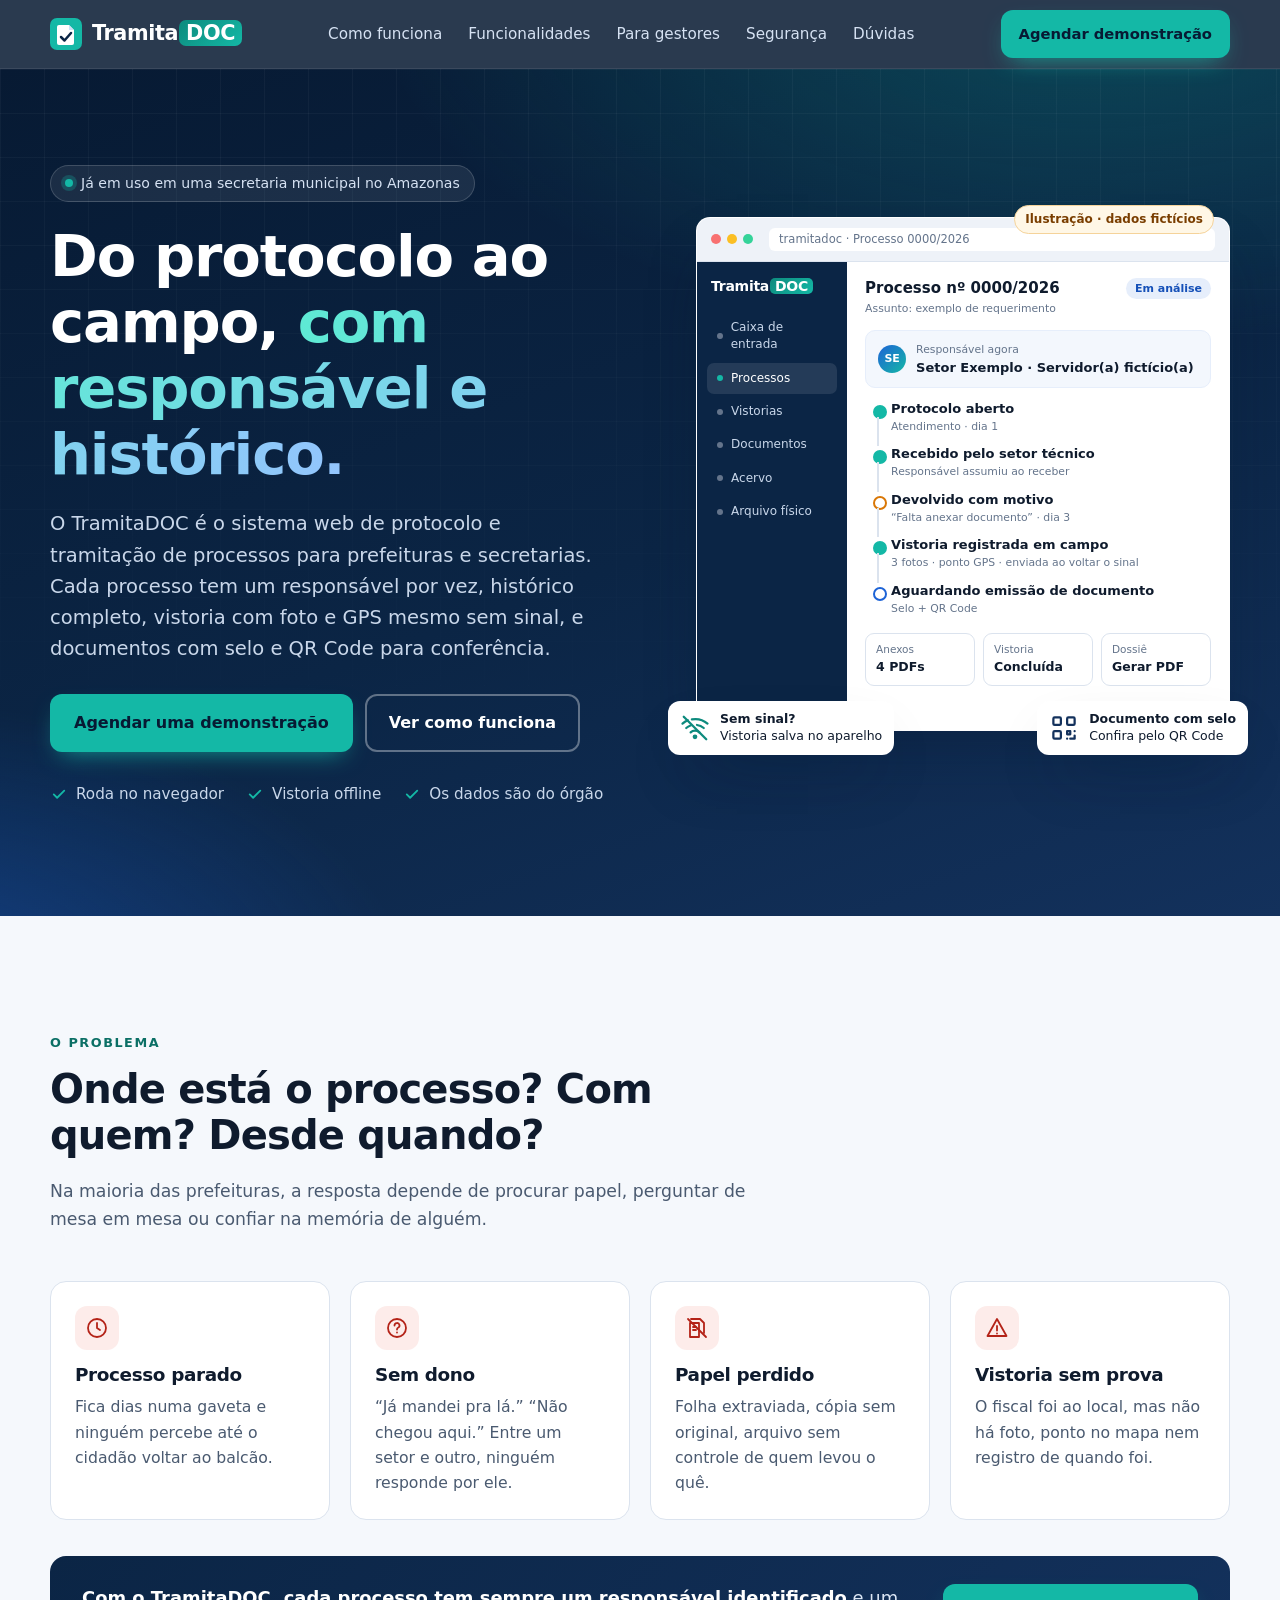
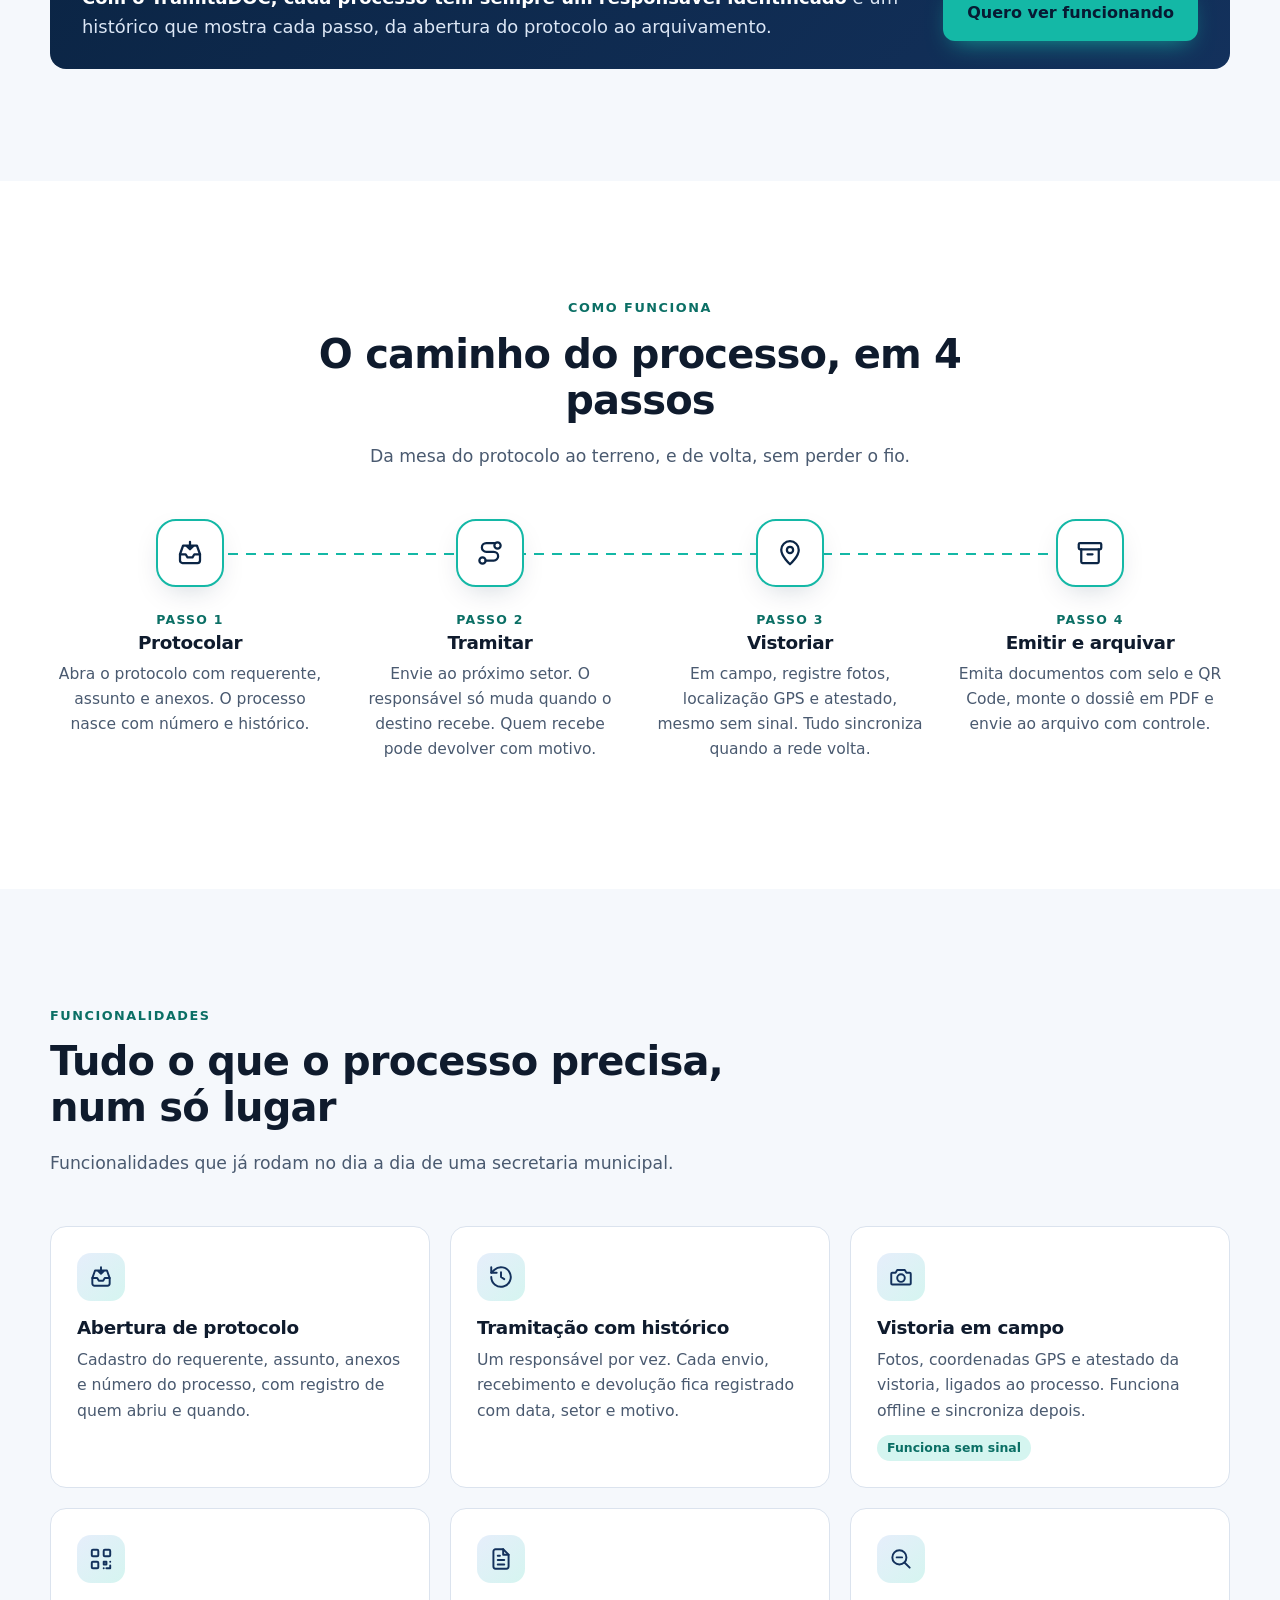
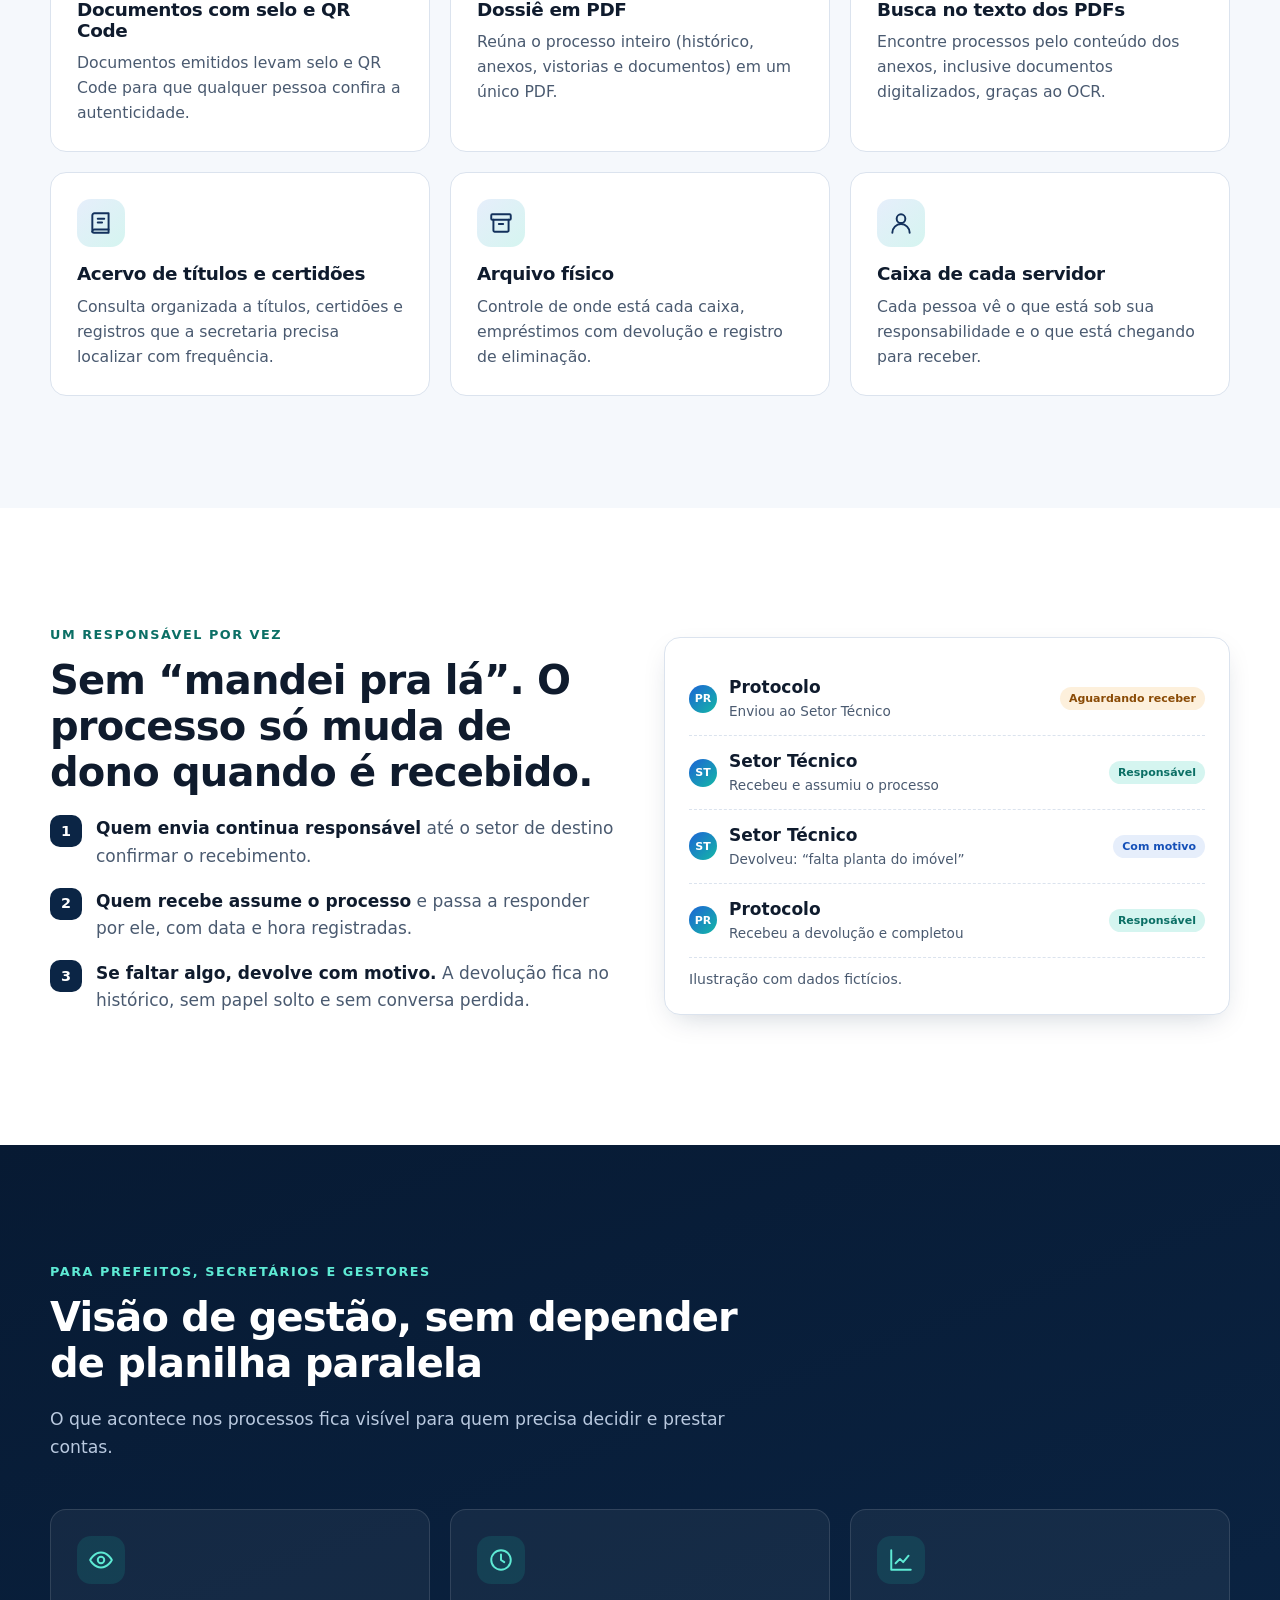
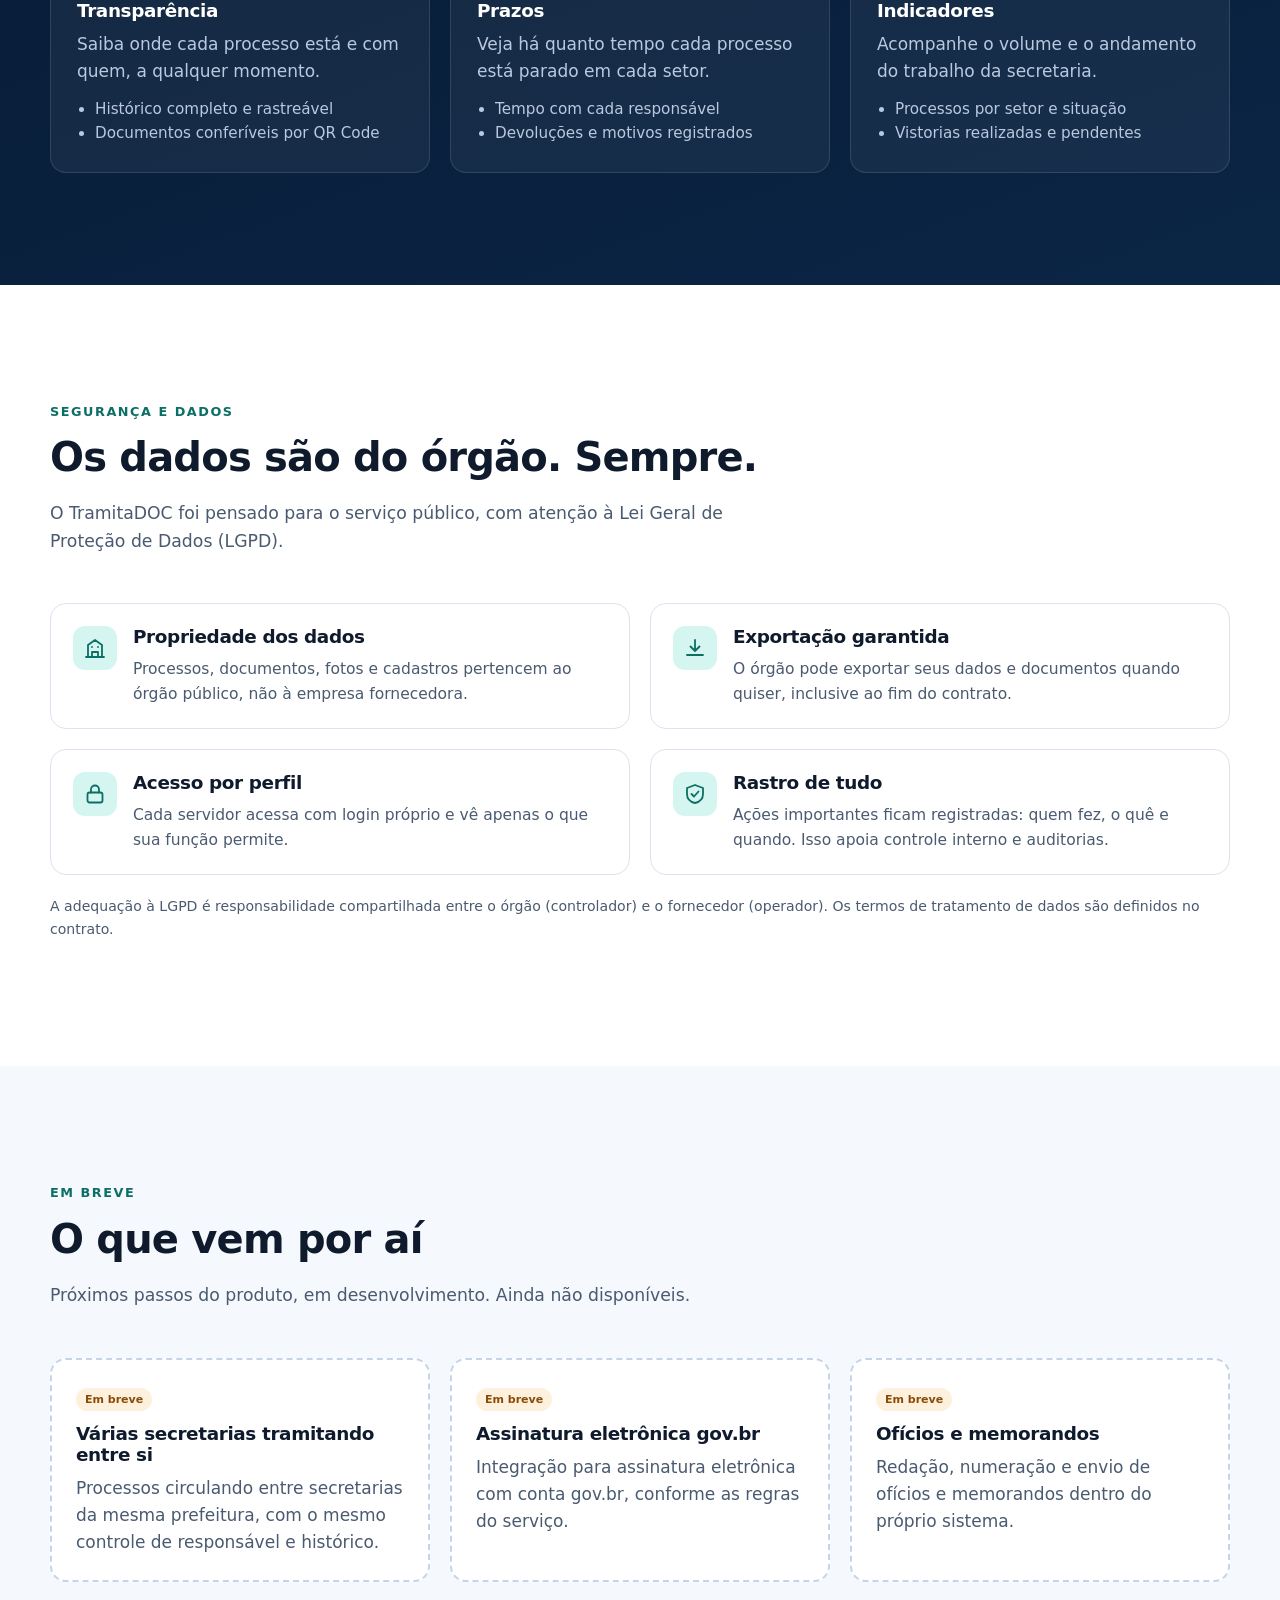
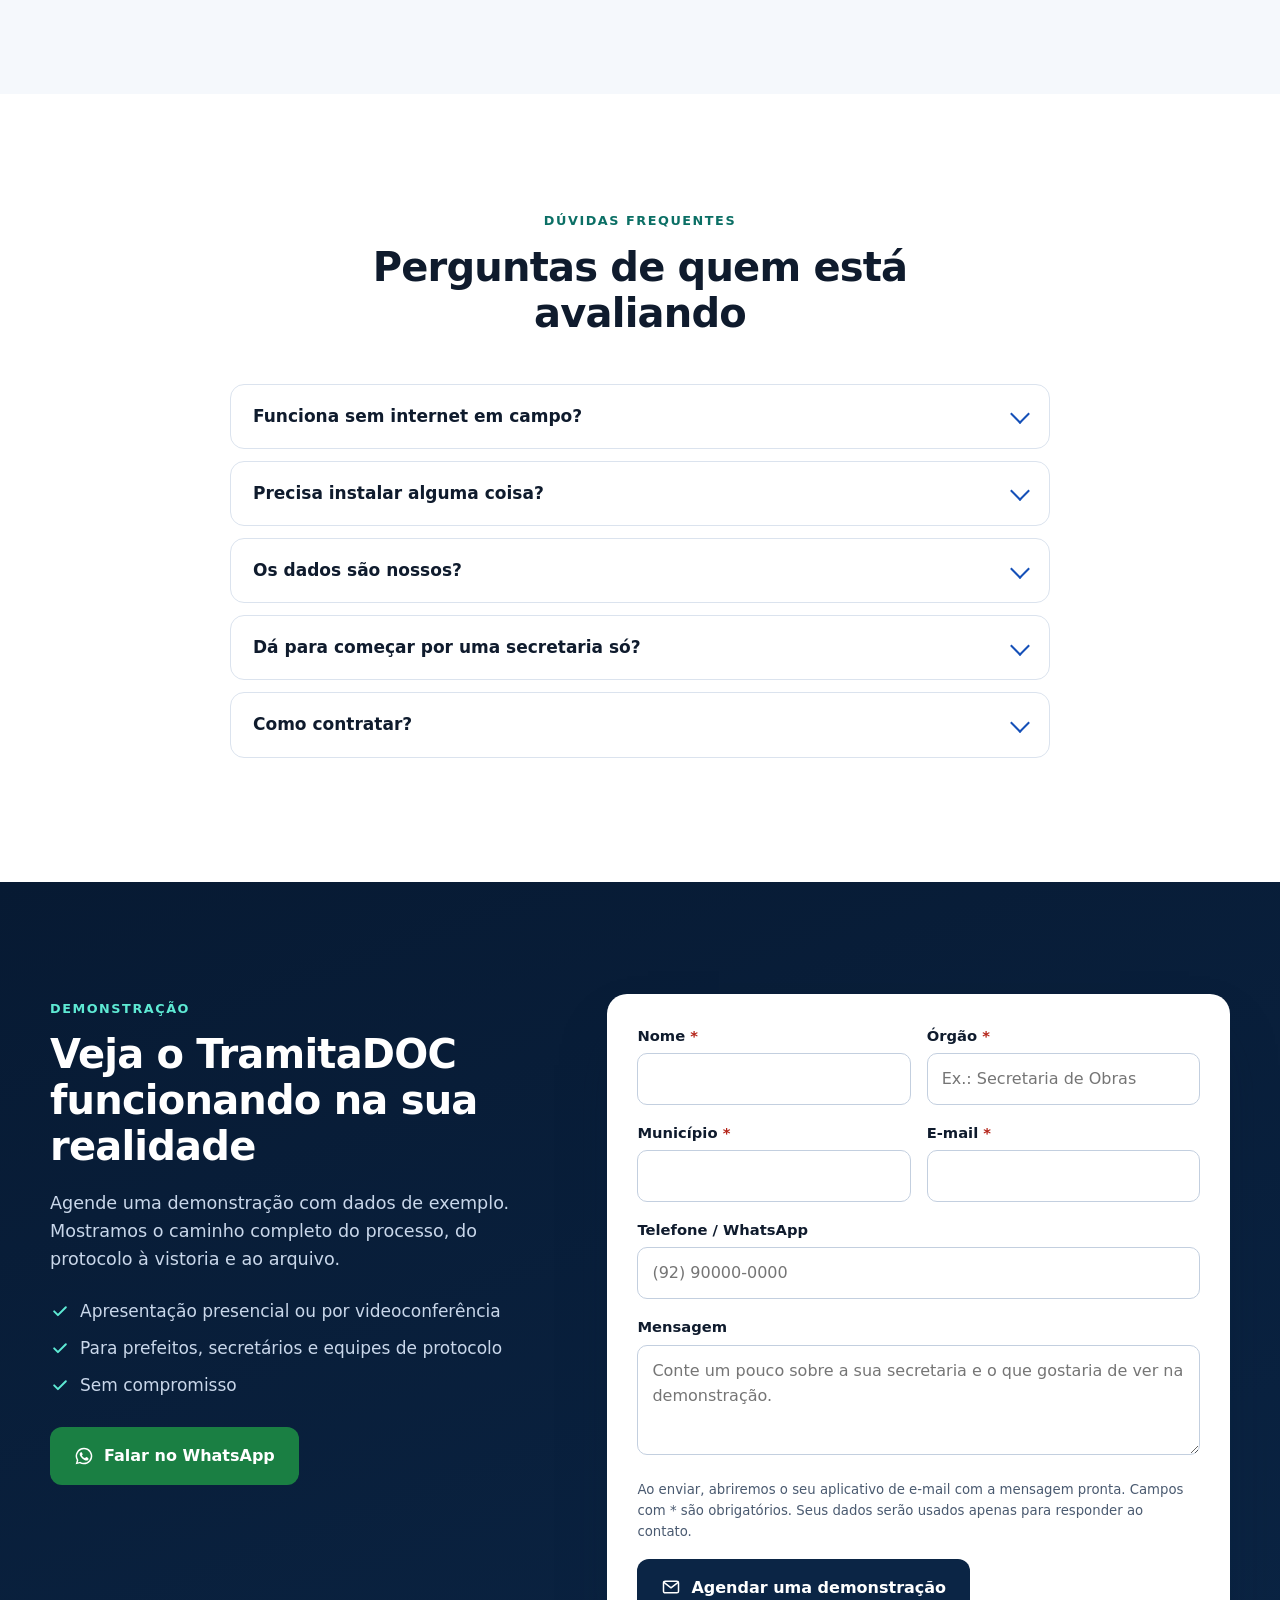
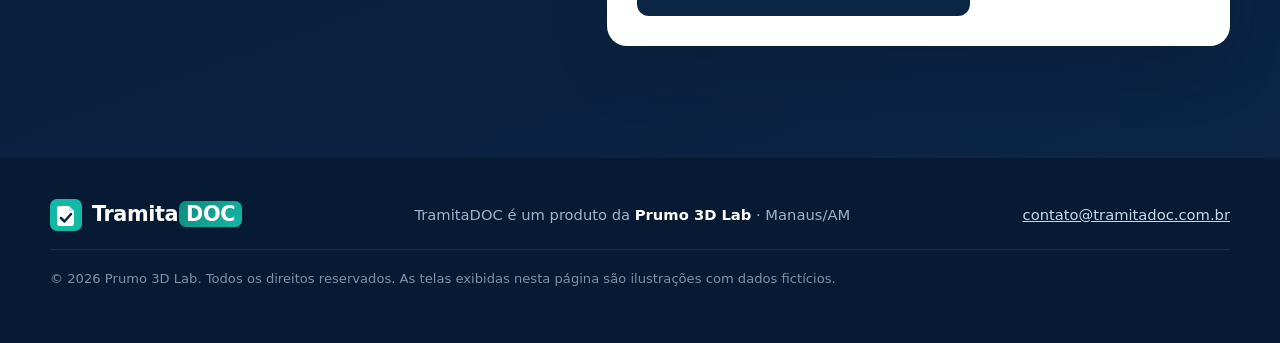
==== index.html @ 2d634b2a "Landing page e apresentação do TramitaDOC" ====
<!doctype html>
<html lang="pt-BR">
<head>
<meta charset="utf-8">
<meta name="viewport" content="width=device-width, initial-scale=1">
<title>TramitaDOC — Protocolo e tramitação de processos para prefeituras</title>
<meta name="description" content="TramitaDOC: sistema web de protocolo e tramitação de processos e documentos para prefeituras e secretarias. Um responsável por vez, histórico completo, vistoria em campo com foto e GPS mesmo sem sinal, documentos com selo e QR Code.">
<meta name="keywords" content="protocolo, tramitação de processos, prefeitura, secretaria municipal, gestão documental, vistoria em campo, Amazonas">
<meta name="author" content="Prumo 3D Lab">
<meta name="theme-color" content="#0b2545">
<!-- TODO: trocar pelo domínio definitivo -->
<link rel="canonical" href="https://www.tramitadoc.com.br/">
<meta property="og:type" content="website">
<meta property="og:locale" content="pt_BR">
<meta property="og:site_name" content="TramitaDOC">
<meta property="og:title" content="TramitaDOC — Do protocolo ao campo, com responsável e histórico">
<meta property="og:description" content="Protocolo, tramitação, vistoria em campo (mesmo offline), documentos com selo e QR Code, dossiê em PDF e arquivo. Para prefeituras e secretarias.">
<meta property="og:url" content="https://www.tramitadoc.com.br/">
<!-- TODO: criar imagem de compartilhamento 1200x630 (og-image.png) e publicar junto -->
<meta property="og:image" content="https://www.tramitadoc.com.br/og-image.png">
<meta name="twitter:card" content="summary_large_image">
<meta name="twitter:title" content="TramitaDOC — Do protocolo ao campo, com responsável e histórico">
<meta name="twitter:description" content="Sistema de protocolo e tramitação de processos para prefeituras e secretarias.">
<link rel="icon" type="image/svg+xml" href="data:image/svg+xml,%3Csvg xmlns='http://www.w3.org/2000/svg' viewBox='0 0 64 64'%3E%3Crect width='64' height='64' rx='14' fill='%230b2545'/%3E%3Cpath d='M18 14h20l10 10v26a4 4 0 0 1-4 4H18a4 4 0 0 1-4-4V18a4 4 0 0 1 4-4z' fill='%23fff'/%3E%3Cpath d='M38 14v10h10' fill='%23cfe0f7'/%3E%3Cpath d='M22 38l7 7 13-15' fill='none' stroke='%2314b8a6' stroke-width='5' stroke-linecap='round' stroke-linejoin='round'/%3E%3C/svg%3E">
<script type="application/ld+json">
{"@context":"https://schema.org","@type":"SoftwareApplication","name":"TramitaDOC","applicationCategory":"BusinessApplication","operatingSystem":"Web","inLanguage":"pt-BR","description":"Sistema web de protocolo e tramitação de processos e documentos para prefeituras e secretarias.","publisher":{"@type":"Organization","name":"Prumo 3D Lab","address":{"@type":"PostalAddress","addressLocality":"Manaus","addressRegion":"AM","addressCountry":"BR"}}}
</script>
<style>
:root{
  --navy-900:#071a33; --navy-800:#0b2545; --navy-700:#13315c; --blue-600:#1550b8; --blue-500:#1d63d6; --blue-100:#e6eefb; --blue-50:#f3f7fd;
  --teal-600:#0d8a7d; --teal-700:#0b6f65; --teal-500:#14b8a6; --teal-100:#d5f5f0;
  --ink:#0f1b2d; --muted:#4a5a70; --line:#dbe3ee; --bg:#ffffff; --soft:#f5f8fc;
  --amber:#b45309; --red:#b42318;
  --radius:16px; --shadow:0 10px 30px -12px rgba(11,37,69,.25); --shadow-lg:0 30px 60px -20px rgba(7,26,51,.45);
  --font:system-ui,-apple-system,"Segoe UI",Roboto,"Helvetica Neue",Arial,"Noto Sans",sans-serif;
}
*{box-sizing:border-box}
html{scroll-behavior:smooth;-webkit-text-size-adjust:100%}
@media (prefers-reduced-motion:reduce){html{scroll-behavior:auto}*{animation:none!important;transition:none!important}}
body{margin:0;font-family:var(--font);color:var(--ink);background:var(--bg);line-height:1.6;font-size:17px}
img,svg{display:block;max-width:100%}
a{color:var(--blue-600)}
h1,h2,h3{line-height:1.15;letter-spacing:-.02em;margin:0 0 .5em}
h2{font-size:clamp(1.75rem,3.2vw,2.5rem)}
h3{font-size:1.15rem}
p{margin:0 0 1em}
.container{width:min(1180px,100% - 40px);margin-inline:auto}
.skip{position:absolute;left:-9999px;top:8px;background:#fff;padding:8px 14px;border-radius:8px;z-index:100}
.skip:focus{left:8px}
:focus-visible{outline:3px solid var(--teal-500);outline-offset:3px;border-radius:6px}
.eyebrow{display:inline-block;font-size:.8rem;font-weight:700;letter-spacing:.12em;text-transform:uppercase;color:var(--teal-700);margin-bottom:.75rem}
.section{padding:clamp(64px,9vw,112px) 0}
.section.soft{background:var(--soft)}
.section-head{max-width:720px;margin-bottom:48px}
.section-head p{color:var(--muted);font-size:1.08rem}
.center{text-align:center;margin-inline:auto}

/* Logo */
.logo{display:inline-flex;align-items:center;gap:10px;text-decoration:none;color:inherit;font-weight:800;font-size:1.3rem;letter-spacing:-.02em}
.logo .doc{color:#fff;background:linear-gradient(135deg,var(--teal-600),var(--teal-500));padding:1px 7px;border-radius:7px;margin-left:1px}
.logo svg{width:32px;height:32px}

/* Buttons */
.btn{display:inline-flex;align-items:center;justify-content:center;gap:10px;font:inherit;font-weight:700;font-size:1rem;padding:14px 22px;border-radius:12px;border:2px solid transparent;text-decoration:none;cursor:pointer;transition:transform .15s,box-shadow .15s,background .15s}
.btn:hover{transform:translateY(-1px)}
.btn-primary{background:var(--teal-500);color:var(--navy-900);box-shadow:0 10px 24px -10px rgba(20,184,166,.8)}
.btn-primary:hover{background:#2dd4bf}
.btn-ghost{border-color:rgba(255,255,255,.35);color:#fff}
.btn-ghost:hover{background:rgba(255,255,255,.08)}
.btn-dark{background:var(--navy-800);color:#fff}
.btn-wa{background:#1a7f43;color:#fff}
.btn-wa:hover{background:#166c39}
.btn svg{width:20px;height:20px}

/* Header */
header.site{position:sticky;top:0;z-index:50;background:rgba(7,26,51,.86);backdrop-filter:saturate(1.4) blur(12px);-webkit-backdrop-filter:saturate(1.4) blur(12px);border-bottom:1px solid rgba(255,255,255,.08);color:#fff}
.nav{display:flex;align-items:center;justify-content:space-between;height:68px;gap:20px}
.nav ul{display:flex;gap:26px;list-style:none;margin:0;padding:0}
.nav ul a{color:#d6e2f3;text-decoration:none;font-size:.95rem;font-weight:500}
.nav ul a:hover{color:#fff}
.nav .btn{padding:10px 16px;font-size:.92rem}
.menu-btn{display:none;background:none;border:0;color:#fff;padding:8px;cursor:pointer}
.menu-btn svg{width:28px;height:28px}
@media (max-width:920px){
  .nav ul{display:none;position:absolute;top:68px;left:0;right:0;flex-direction:column;gap:0;background:var(--navy-900);padding:8px 20px 20px;border-bottom:1px solid rgba(255,255,255,.1)}
  .nav ul.open{display:flex}
  .nav ul a{display:block;padding:12px 0;border-bottom:1px solid rgba(255,255,255,.07)}
  .menu-btn{display:block}
  .nav .btn.header-cta{display:none}
}

/* Hero */
.hero{position:relative;overflow:hidden;color:#fff;background:radial-gradient(1200px 600px at 85% -10%,rgba(20,184,166,.28),transparent 60%),radial-gradient(900px 500px at -10% 110%,rgba(29,99,214,.45),transparent 60%),linear-gradient(160deg,var(--navy-900),var(--navy-800) 55%,var(--navy-700));padding:clamp(56px,8vw,96px) 0 clamp(64px,9vw,110px)}
.hero::before{content:"";position:absolute;inset:0;background-image:linear-gradient(rgba(255,255,255,.04) 1px,transparent 1px),linear-gradient(90deg,rgba(255,255,255,.04) 1px,transparent 1px);background-size:44px 44px;mask-image:linear-gradient(180deg,#000,transparent 85%);-webkit-mask-image:linear-gradient(180deg,#000,transparent 85%);pointer-events:none}
.hero-grid{position:relative;display:grid;grid-template-columns:1.05fr .95fr;gap:56px;align-items:center}
.pill{display:inline-flex;align-items:center;gap:8px;background:rgba(255,255,255,.08);border:1px solid rgba(255,255,255,.16);padding:6px 14px;border-radius:999px;font-size:.88rem;color:#d6e2f3;margin-bottom:22px}
.pill .dot{width:8px;height:8px;border-radius:50%;background:var(--teal-500);box-shadow:0 0 0 4px rgba(20,184,166,.25)}
.hero h1{font-size:clamp(2.2rem,5vw,3.6rem);font-weight:800;margin-bottom:20px}
.hero h1 .hl{background:linear-gradient(90deg,#5eead4,#93c5fd);-webkit-background-clip:text;background-clip:text;color:transparent}
.hero .lead{font-size:clamp(1.05rem,1.6vw,1.22rem);color:#c9d7ea;max-width:560px;margin-bottom:30px}
.hero-ctas{display:flex;flex-wrap:wrap;gap:12px;margin-bottom:30px}
.hero-checks{display:flex;flex-wrap:wrap;gap:10px 22px;list-style:none;padding:0;margin:0;color:#c9d7ea;font-size:.95rem}
.hero-checks li{display:flex;align-items:center;gap:8px}
.hero-checks svg{width:18px;height:18px;color:var(--teal-500);flex:none}
@media (max-width:980px){.hero-grid{grid-template-columns:1fr;gap:44px}}

/* Mockup */
.mock-wrap{position:relative}
.mock-tag{position:absolute;top:-12px;right:16px;z-index:3;background:#fff7e6;color:#7a3e00;font-size:.75rem;font-weight:700;padding:4px 10px;border-radius:999px;border:1px solid #f5d39a}
.mock{background:#fff;color:var(--ink);border-radius:14px;box-shadow:var(--shadow-lg);overflow:hidden;font-size:13px;line-height:1.45;border:1px solid rgba(255,255,255,.2)}
.mock-bar{display:flex;align-items:center;gap:6px;padding:10px 14px;background:#eef2f8;border-bottom:1px solid var(--line)}
.mock-bar i{width:10px;height:10px;border-radius:50%;background:#cbd5e1;display:block}
.mock-bar i:nth-child(1){background:#f87171}.mock-bar i:nth-child(2){background:#fbbf24}.mock-bar i:nth-child(3){background:#34d399}
.mock-bar .url{margin-left:10px;flex:1;background:#fff;border-radius:6px;padding:3px 10px;color:#64748b;font-size:11.5px;white-space:nowrap;overflow:hidden;text-overflow:ellipsis}
.mock-body{display:grid;grid-template-columns:150px 1fr;min-height:360px}
.mock-side{background:var(--navy-800);color:#c9d7ea;padding:14px 10px;font-size:12px}
.mock-side .logo{font-size:14px;color:#fff;margin:0 4px 16px}
.mock-side .logo .doc{padding:0 5px;border-radius:5px}
.mock-side div.it{padding:7px 10px;border-radius:7px;margin-bottom:2px;display:flex;align-items:center;gap:8px}
.mock-side div.it.on{background:rgba(255,255,255,.1);color:#fff}
.mock-side div.it b{width:6px;height:6px;border-radius:50%;background:#64748b;display:block}
.mock-side div.it.on b{background:var(--teal-500)}
.mock-main{padding:16px 18px}
.mock-head{display:flex;justify-content:space-between;align-items:flex-start;gap:10px;margin-bottom:12px}
.mock-head h4{margin:0;font-size:15px}
.mock-head small{color:#64748b}
.badge{display:inline-block;font-size:11px;font-weight:700;padding:3px 9px;border-radius:999px;white-space:nowrap}
.b-teal{background:var(--teal-100);color:var(--teal-700)}
.b-blue{background:var(--blue-100);color:var(--blue-600)}
.b-amber{background:#fdf0dc;color:#8a4b06}
.mock-resp{display:flex;align-items:center;gap:10px;background:var(--blue-50);border:1px solid var(--blue-100);border-radius:10px;padding:9px 12px;margin-bottom:12px}
.avatar{width:28px;height:28px;border-radius:50%;background:linear-gradient(135deg,var(--blue-500),var(--teal-500));color:#fff;font-weight:700;display:grid;place-items:center;font-size:11px;flex:none}
.tl{list-style:none;margin:0;padding:0 0 0 4px}
.tl li{position:relative;padding:0 0 11px 22px}
.tl li::before{content:"";position:absolute;left:4px;top:5px;width:10px;height:10px;border-radius:50%;background:#fff;border:2px solid var(--blue-500)}
.tl li::after{content:"";position:absolute;left:8px;top:17px;bottom:-1px;width:2px;background:var(--line)}
.tl li:last-child::after{display:none}
.tl li.ok::before{background:var(--teal-500);border-color:var(--teal-500)}
.tl li.back::before{border-color:#d97706}
.tl .t{font-weight:600}
.tl small{color:#64748b;display:block}
.mock-foot{display:grid;grid-template-columns:repeat(3,1fr);gap:8px;margin-top:6px}
.mini{border:1px solid var(--line);border-radius:9px;padding:8px 10px}
.mini small{color:#64748b;display:block;font-size:10.5px}
.mini b{font-size:12.5px}
.float-card{position:absolute;background:#fff;color:var(--ink);border-radius:12px;box-shadow:var(--shadow-lg);padding:10px 12px;display:flex;gap:10px;align-items:center;font-size:12.5px;line-height:1.35}
.float-card svg{width:30px;height:30px;flex:none}
.mock-main{padding-bottom:44px}
.mock-wrap{margin-bottom:24px}
.fc-1{left:-28px;bottom:-24px}
.fc-2{right:-18px;bottom:-24px}
@media (max-width:1100px){.fc-1{left:-8px}.fc-2{right:-6px}}
@media (max-width:560px){.mock-main{padding-bottom:16px}.mock-wrap{margin-bottom:0}.hero-ctas .btn{width:100%}.card,.pain{display:grid;grid-template-columns:44px 1fr;gap:2px 14px;padding:20px}.card .ic,.pain .ic{grid-row:span 3;width:44px;height:44px;margin:0;align-self:start}.card h3,.pain h3{margin:0 0 .25em;align-self:center}.card .tag{justify-self:start}.mock-body{grid-template-columns:1fr}.mock-side{display:none}.float-card{position:static;margin-top:12px}.mock-foot{grid-template-columns:1fr 1fr}.mock-foot .mini:last-child{grid-column:1/-1}}

/* Problem */
.grid-4{display:grid;grid-template-columns:repeat(4,1fr);gap:20px}
.grid-3{display:grid;grid-template-columns:repeat(3,1fr);gap:20px}
.grid-2{display:grid;grid-template-columns:repeat(2,1fr);gap:20px}
@media (max-width:980px){.grid-4{grid-template-columns:repeat(2,1fr)}.grid-3{grid-template-columns:repeat(2,1fr)}}
@media (max-width:620px){.grid-4,.grid-3,.grid-2{grid-template-columns:1fr}}
.pain{background:#fff;border:1px solid var(--line);border-radius:var(--radius);padding:24px;position:relative}
.pain .ic{width:44px;height:44px;border-radius:12px;display:grid;place-items:center;background:#fdecea;color:var(--red);margin-bottom:14px}
.pain .ic svg{width:24px;height:24px}
.pain p{color:var(--muted);margin:0;font-size:.98rem}
.answer{margin-top:36px;background:linear-gradient(135deg,var(--navy-800),var(--navy-700));color:#fff;border-radius:var(--radius);padding:28px 32px;display:flex;gap:20px;align-items:center;flex-wrap:wrap}
.answer p{margin:0;flex:1;min-width:260px;font-size:1.12rem;color:#dbe6f5}
.answer strong{color:#fff}

/* Steps */
.steps{display:grid;grid-template-columns:repeat(4,1fr);gap:20px;counter-reset:s;position:relative}
.steps::before{content:"";position:absolute;top:34px;left:12%;right:12%;height:2px;background:repeating-linear-gradient(90deg,var(--teal-500) 0 10px,transparent 10px 18px);z-index:0}
.step{position:relative;z-index:1;text-align:center;padding:0 6px}
.step .num{width:68px;height:68px;margin:0 auto 18px;border-radius:20px;background:#fff;border:2px solid var(--teal-500);display:grid;place-items:center;color:var(--navy-800);box-shadow:var(--shadow)}
.step .num svg{width:30px;height:30px}
.step .k{font-size:.78rem;font-weight:800;color:var(--teal-700);letter-spacing:.1em;text-transform:uppercase}
.step p{color:var(--muted);font-size:.97rem}
@media (max-width:900px){.steps{grid-template-columns:1fr 1fr;row-gap:36px}.steps::before{display:none}}
@media (max-width:520px){.steps{grid-template-columns:1fr}.step{text-align:left;display:grid;grid-template-columns:64px 1fr;gap:4px 16px}.step .num{margin:0;width:56px;height:56px;grid-row:span 3}.step h3,.step p,.step .k{grid-column:2}}

/* Feature cards */
.card{background:#fff;border:1px solid var(--line);border-radius:var(--radius);padding:26px;transition:transform .2s,box-shadow .2s,border-color .2s}
.card:hover{transform:translateY(-3px);box-shadow:var(--shadow);border-color:#c5d4ea}
.card .ic{width:48px;height:48px;border-radius:14px;display:grid;place-items:center;background:linear-gradient(135deg,var(--blue-100),var(--teal-100));color:var(--navy-700);margin-bottom:16px}
.card .ic svg{width:26px;height:26px}
.card p{color:var(--muted);margin:0;font-size:.98rem}
.card .tag{display:inline-block;margin-top:12px;font-size:.78rem;font-weight:700;color:var(--teal-700);background:var(--teal-100);padding:3px 10px;border-radius:999px}

/* Rule highlight */
.rule{display:grid;grid-template-columns:1fr 1fr;gap:48px;align-items:center}
.rule ul{list-style:none;padding:0;margin:0}
.rule li{display:flex;gap:14px;margin-bottom:18px}
.rule li .n{flex:none;width:32px;height:32px;border-radius:10px;background:var(--navy-800);color:#fff;display:grid;place-items:center;font-weight:800;font-size:.9rem}
.rule li p{margin:0;color:var(--muted)}
.rule li strong{color:var(--ink)}
.flow{background:#fff;border:1px solid var(--line);border-radius:var(--radius);padding:24px;box-shadow:var(--shadow)}
.flow-row{display:flex;align-items:center;gap:12px;padding:12px 0;border-bottom:1px dashed var(--line)}
.flow-row:last-child{border:0}
.flow-row .who{flex:1}
.flow-row .who small{display:block;color:var(--muted);font-size:.85rem}
@media (max-width:900px){.rule{grid-template-columns:1fr}}

/* Managers */
.dark{background:linear-gradient(160deg,var(--navy-900),var(--navy-800));color:#fff}
.dark .eyebrow{color:#5eead4}
.dark .section-head p{color:#b9c9df}
.mgr{background:rgba(255,255,255,.05);border:1px solid rgba(255,255,255,.12);border-radius:var(--radius);padding:26px}
.mgr .ic{width:48px;height:48px;border-radius:14px;display:grid;place-items:center;background:rgba(20,184,166,.15);color:#5eead4;margin-bottom:16px}
.mgr .ic svg{width:26px;height:26px}
.mgr p{color:#b9c9df;margin:0}
.mgr ul{margin:12px 0 0;padding-left:18px;color:#b9c9df;font-size:.95rem}

/* Security */
.sec-item{display:flex;gap:16px;padding:22px;border:1px solid var(--line);border-radius:var(--radius);background:#fff}
.sec-item .ic{flex:none;width:44px;height:44px;border-radius:12px;display:grid;place-items:center;background:var(--teal-100);color:var(--teal-700)}
.sec-item .ic svg{width:24px;height:24px}
.sec-item p{margin:0;color:var(--muted);font-size:.97rem}
.note{font-size:.88rem;color:var(--muted);margin-top:20px}

/* Soon */
.soon{border:2px dashed #c5d4ea;border-radius:var(--radius);padding:24px;background:#fff}
.soon .badge{margin-bottom:12px}
.soon p{margin:0;color:var(--muted)}

/* FAQ */
.faq{max-width:820px;margin-inline:auto}
details{border:1px solid var(--line);border-radius:14px;background:#fff;margin-bottom:12px;overflow:hidden}
summary{list-style:none;cursor:pointer;padding:18px 22px;font-weight:700;display:flex;justify-content:space-between;gap:16px;align-items:center}
summary::-webkit-details-marker{display:none}
summary::after{content:"";flex:none;width:12px;height:12px;border-right:2.5px solid var(--blue-600);border-bottom:2.5px solid var(--blue-600);transform:rotate(45deg);transition:transform .2s;margin-top:-4px}
details[open] summary::after{transform:rotate(-135deg);margin-top:4px}
details .a{padding:0 22px 18px;color:var(--muted)}
details .a p:last-child{margin:0}

/* Contact */
.contact{display:grid;grid-template-columns:.9fr 1.1fr;gap:48px;align-items:start}
.contact .lead{color:#c9d7ea;font-size:1.1rem}
.contact-list{list-style:none;padding:0;margin:24px 0 28px;color:#c9d7ea}
.contact-list li{display:flex;gap:10px;margin-bottom:10px}
.contact-list svg{width:20px;height:20px;color:#5eead4;flex:none;margin-top:3px}
form.f{background:#fff;color:var(--ink);border-radius:20px;padding:30px;box-shadow:var(--shadow-lg);display:grid;grid-template-columns:1fr 1fr;gap:16px}
.f .full{grid-column:1/-1}
.f label{display:block;font-weight:600;font-size:.92rem;margin-bottom:6px}
.f label .req{color:var(--red)}
.f input,.f textarea{width:100%;font:inherit;font-size:1rem;padding:12px 14px;border:1.5px solid #c3cfdf;border-radius:10px;background:#fff;color:var(--ink)}
.f input:focus,.f textarea:focus{border-color:var(--blue-500);outline:3px solid rgba(29,99,214,.18);outline-offset:0}
.f textarea{min-height:110px;resize:vertical}
.f .hint{font-size:.83rem;color:var(--muted);margin:0}
.f .actions{display:flex;flex-wrap:wrap;gap:12px;align-items:center}
.f .btn-primary{background:var(--navy-800);color:#fff;box-shadow:none}
.f .btn-primary:hover{background:var(--navy-700)}
.f .status{font-size:.9rem;color:var(--teal-700);font-weight:600}
@media (max-width:900px){.contact{grid-template-columns:1fr}}
@media (max-width:520px){form.f{grid-template-columns:1fr;padding:22px}}

/* Footer */
footer{background:var(--navy-900);color:#9fb2cc;padding:40px 0;font-size:.92rem}
.foot{display:flex;flex-wrap:wrap;justify-content:space-between;gap:20px;align-items:center}
footer .logo{color:#fff}
footer a{color:#c9d7ea}
footer .small{font-size:.82rem;color:#7d90ab;margin-top:18px;border-top:1px solid rgba(255,255,255,.08);padding-top:18px}

/* Reveal */
.reveal{opacity:0;transform:translateY(16px);transition:opacity .6s ease,transform .6s ease}
.reveal.in{opacity:1;transform:none}
.no-js .reveal{opacity:1;transform:none}
</style>
</head>
<body class="no-js">
<a class="skip" href="#conteudo">Pular para o conteúdo</a>

<!-- Ícones reutilizáveis -->
<svg width="0" height="0" style="position:absolute" aria-hidden="true">
  <defs>
    <symbol id="i-check" viewBox="0 0 24 24"><path d="M5 12.5l4.5 4.5L19 7.5" fill="none" stroke="currentColor" stroke-width="2.4" stroke-linecap="round" stroke-linejoin="round"/></symbol>
    <symbol id="i-logo" viewBox="0 0 64 64"><rect width="64" height="64" rx="14" fill="#14b8a6"/><path d="M18 14h20l10 10v26a4 4 0 0 1-4 4H18a4 4 0 0 1-4-4V18a4 4 0 0 1 4-4z" fill="#fff"/><path d="M38 14v10h10" fill="#cfe0f7"/><path d="M22 38l7 7 13-15" fill="none" stroke="#0b2545" stroke-width="5" stroke-linecap="round" stroke-linejoin="round"/></symbol>
    <symbol id="i-inbox" viewBox="0 0 24 24" fill="none" stroke="currentColor" stroke-width="1.8" stroke-linecap="round" stroke-linejoin="round"><path d="M4 13l2.5-7h11L20 13v5a2 2 0 0 1-2 2H6a2 2 0 0 1-2-2z"/><path d="M4 13h4.5l1.5 2.5h4l1.5-2.5H20"/><path d="M12 3v6m-2.5-2.5L12 9l2.5-2.5"/></symbol>
    <symbol id="i-route" viewBox="0 0 24 24" fill="none" stroke="currentColor" stroke-width="1.8" stroke-linecap="round" stroke-linejoin="round"><circle cx="6" cy="18" r="2.5"/><circle cx="18" cy="6" r="2.5"/><path d="M8.5 18H15a3.5 3.5 0 0 0 0-7H9a3.5 3.5 0 0 1 0-7h6.5"/></symbol>
    <symbol id="i-pin" viewBox="0 0 24 24" fill="none" stroke="currentColor" stroke-width="1.8" stroke-linecap="round" stroke-linejoin="round"><path d="M12 21s-7-6.2-7-11.5A7 7 0 0 1 19 9.5C19 14.8 12 21 12 21z"/><circle cx="12" cy="9.5" r="2.5"/></symbol>
    <symbol id="i-qr" viewBox="0 0 24 24" fill="none" stroke="currentColor" stroke-width="1.8" stroke-linecap="round" stroke-linejoin="round"><rect x="3.5" y="3.5" width="6" height="6" rx="1"/><rect x="14.5" y="3.5" width="6" height="6" rx="1"/><rect x="3.5" y="14.5" width="6" height="6" rx="1"/><path d="M14.5 14.5h2.5v2.5h-2.5zM20.5 14.5v.01M17 20.5h3.5V18M14.5 20.5v.01"/></symbol>
    <symbol id="i-camera" viewBox="0 0 24 24" fill="none" stroke="currentColor" stroke-width="1.8" stroke-linecap="round" stroke-linejoin="round"><path d="M4 8h3l1.5-2.5h7L17 8h3a1 1 0 0 1 1 1v9a1 1 0 0 1-1 1H4a1 1 0 0 1-1-1V9a1 1 0 0 1 1-1z"/><circle cx="12" cy="13" r="3.5"/></symbol>
    <symbol id="i-offline" viewBox="0 0 24 24" fill="none" stroke="currentColor" stroke-width="1.8" stroke-linecap="round" stroke-linejoin="round"><path d="M2 8.5a15 15 0 0 1 4.2-2.7M9.5 5.1A15 15 0 0 1 22 8.5M5 12a10 10 0 0 1 3.4-2M13.6 9.6A10 10 0 0 1 19 12M8.5 15.5a5 5 0 0 1 7 0"/><circle cx="12" cy="19" r="1"/><path d="M3 3l18 18"/></symbol>
    <symbol id="i-pdf" viewBox="0 0 24 24" fill="none" stroke="currentColor" stroke-width="1.8" stroke-linecap="round" stroke-linejoin="round"><path d="M14 3H7a2 2 0 0 0-2 2v14a2 2 0 0 0 2 2h10a2 2 0 0 0 2-2V8z"/><path d="M14 3v5h5M9 13h6M9 17h6M9 9h2"/></symbol>
    <symbol id="i-search" viewBox="0 0 24 24" fill="none" stroke="currentColor" stroke-width="1.8" stroke-linecap="round" stroke-linejoin="round"><circle cx="10.5" cy="10.5" r="6.5"/><path d="M20 20l-4.8-4.8M8 10.5h5"/></symbol>
    <symbol id="i-archive" viewBox="0 0 24 24" fill="none" stroke="currentColor" stroke-width="1.8" stroke-linecap="round" stroke-linejoin="round"><rect x="3" y="4" width="18" height="5" rx="1"/><path d="M5 9v10a1 1 0 0 0 1 1h12a1 1 0 0 0 1-1V9M10 13h4"/></symbol>
    <symbol id="i-book" viewBox="0 0 24 24" fill="none" stroke="currentColor" stroke-width="1.8" stroke-linecap="round" stroke-linejoin="round"><path d="M4 5a2 2 0 0 1 2-2h13v15H6a2 2 0 0 0-2 2z"/><path d="M4 20a2 2 0 0 0 2 1h13v-3M9 8h6M9 11.5h4"/></symbol>
    <symbol id="i-user" viewBox="0 0 24 24" fill="none" stroke="currentColor" stroke-width="1.8" stroke-linecap="round" stroke-linejoin="round"><circle cx="12" cy="8" r="4"/><path d="M4 21a8 8 0 0 1 16 0"/></symbol>
    <symbol id="i-clock" viewBox="0 0 24 24" fill="none" stroke="currentColor" stroke-width="1.8" stroke-linecap="round" stroke-linejoin="round"><circle cx="12" cy="12" r="9"/><path d="M12 7v5l3 2"/></symbol>
    <symbol id="i-eye" viewBox="0 0 24 24" fill="none" stroke="currentColor" stroke-width="1.8" stroke-linecap="round" stroke-linejoin="round"><path d="M2 12s3.5-7 10-7 10 7 10 7-3.5 7-10 7S2 12 2 12z"/><circle cx="12" cy="12" r="3"/></symbol>
    <symbol id="i-chart" viewBox="0 0 24 24" fill="none" stroke="currentColor" stroke-width="1.8" stroke-linecap="round" stroke-linejoin="round"><path d="M3 3v18h18"/><path d="M7 15l4-4 3 3 5-6"/></symbol>
    <symbol id="i-shield" viewBox="0 0 24 24" fill="none" stroke="currentColor" stroke-width="1.8" stroke-linecap="round" stroke-linejoin="round"><path d="M12 3l8 3v6c0 5-3.5 8-8 9-4.5-1-8-4-8-9V6z"/><path d="M8.5 12l2.5 2.5 4.5-5"/></symbol>
    <symbol id="i-download" viewBox="0 0 24 24" fill="none" stroke="currentColor" stroke-width="1.8" stroke-linecap="round" stroke-linejoin="round"><path d="M12 4v11m-4.5-4.5L12 15l4.5-4.5M4 19h16"/></symbol>
    <symbol id="i-lock" viewBox="0 0 24 24" fill="none" stroke="currentColor" stroke-width="1.8" stroke-linecap="round" stroke-linejoin="round"><rect x="4.5" y="10.5" width="15" height="10" rx="2"/><path d="M8 10.5V7.5a4 4 0 0 1 8 0v3"/></symbol>
    <symbol id="i-history" viewBox="0 0 24 24" fill="none" stroke="currentColor" stroke-width="1.8" stroke-linecap="round" stroke-linejoin="round"><path d="M3 12a9 9 0 1 0 3-6.7L3 8"/><path d="M3 3v5h5M12 7.5V12l3 2"/></symbol>
    <symbol id="i-alert" viewBox="0 0 24 24" fill="none" stroke="currentColor" stroke-width="1.8" stroke-linecap="round" stroke-linejoin="round"><path d="M12 3l9.5 17h-19z"/><path d="M12 10v4.5M12 17.5v.01"/></symbol>
    <symbol id="i-question" viewBox="0 0 24 24" fill="none" stroke="currentColor" stroke-width="1.8" stroke-linecap="round" stroke-linejoin="round"><circle cx="12" cy="12" r="9"/><path d="M9.5 9.5a2.5 2.5 0 1 1 3.5 2.3c-.7.3-1 .9-1 1.7M12 16.5v.01"/></symbol>
    <symbol id="i-paper" viewBox="0 0 24 24" fill="none" stroke="currentColor" stroke-width="1.8" stroke-linecap="round" stroke-linejoin="round"><path d="M6 3h9l4 4v10"/><path d="M5 7h9l0 0v14H5z"/><path d="M8 11h3M8 14h3"/><path d="M3 3l18 18"/></symbol>
    <symbol id="i-building" viewBox="0 0 24 24" fill="none" stroke="currentColor" stroke-width="1.8" stroke-linecap="round" stroke-linejoin="round"><path d="M3 21h18M5 21V9l7-5 7 5v12M9 21v-5h6v5M9 11h.01M15 11h.01"/></symbol>
    <symbol id="i-sign" viewBox="0 0 24 24" fill="none" stroke="currentColor" stroke-width="1.8" stroke-linecap="round" stroke-linejoin="round"><path d="M3 17c3-1 4-6 6-6s0 6 2 6 2-3 4-3 2 3 6 3"/><path d="M3 21h18"/></symbol>
    <symbol id="i-mail" viewBox="0 0 24 24" fill="none" stroke="currentColor" stroke-width="1.8" stroke-linecap="round" stroke-linejoin="round"><rect x="3" y="5" width="18" height="14" rx="2"/><path d="M3.5 6.5L12 13l8.5-6.5"/></symbol>
    <symbol id="i-wa" viewBox="0 0 24 24"><path fill="currentColor" d="M12 2a10 10 0 0 0-8.6 15.1L2 22l5-1.3A10 10 0 1 0 12 2zm0 18.2a8.2 8.2 0 0 1-4.2-1.1l-.3-.2-3 .8.8-2.9-.2-.3A8.2 8.2 0 1 1 12 20.2zm4.5-6.1c-.2-.1-1.5-.7-1.7-.8s-.4-.1-.6.1-.7.8-.8 1-.3.2-.5.1a6.7 6.7 0 0 1-3.3-2.9c-.3-.4.2-.4.7-1.4.1-.2 0-.3 0-.5l-.8-1.8c-.2-.5-.4-.4-.6-.4h-.5a1 1 0 0 0-.7.3 3 3 0 0 0-.9 2.2 5.1 5.1 0 0 0 1.1 2.7 11.7 11.7 0 0 0 4.5 4c1.7.7 2.3.8 3.2.6.5-.1 1.5-.6 1.7-1.2s.2-1.1.2-1.2-.2-.2-.5-.3z"/></symbol>
    <symbol id="i-menu" viewBox="0 0 24 24" fill="none" stroke="currentColor" stroke-width="2" stroke-linecap="round"><path d="M4 7h16M4 12h16M4 17h16"/></symbol>
  </defs>
</svg>

<header class="site">
  <div class="container nav">
    <a class="logo" href="#topo" aria-label="TramitaDOC, início">
      <svg aria-hidden="true"><use href="#i-logo"/></svg>
      <span>Tramita<span class="doc">DOC</span></span>
    </a>
    <nav aria-label="Principal">
      <ul id="menu">
        <li><a href="#como-funciona">Como funciona</a></li>
        <li><a href="#funcionalidades">Funcionalidades</a></li>
        <li><a href="#gestores">Para gestores</a></li>
        <li><a href="#seguranca">Segurança</a></li>
        <li><a href="#faq">Dúvidas</a></li>
      </ul>
    </nav>
    <a class="btn btn-primary header-cta" href="#contato">Agendar demonstração</a>
    <button class="menu-btn" aria-label="Abrir menu" aria-expanded="false" aria-controls="menu"><svg aria-hidden="true"><use href="#i-menu"/></svg></button>
  </div>
</header>

<main id="conteudo">
<!-- HERO -->
<section class="hero" id="topo">
  <div class="container hero-grid">
    <div>
      <span class="pill"><span class="dot" aria-hidden="true"></span>Já em uso em uma secretaria municipal no Amazonas</span>
      <h1>Do protocolo ao campo, <span class="hl">com responsável e histórico.</span></h1>
      <p class="lead">O TramitaDOC é o sistema web de protocolo e tramitação de processos para prefeituras e secretarias. Cada processo tem um responsável por vez, histórico completo, vistoria com foto e GPS mesmo sem sinal, e documentos com selo e QR Code para conferência.</p>
      <div class="hero-ctas">
        <a class="btn btn-primary" href="#contato">Agendar uma demonstração</a>
        <a class="btn btn-ghost" href="#como-funciona">Ver como funciona</a>
      </div>
      <ul class="hero-checks">
        <li><svg aria-hidden="true"><use href="#i-check"/></svg>Roda no navegador</li>
        <li><svg aria-hidden="true"><use href="#i-check"/></svg>Vistoria offline</li>
        <li><svg aria-hidden="true"><use href="#i-check"/></svg>Os dados são do órgão</li>
      </ul>
    </div>

    <div class="mock-wrap" role="img" aria-label="Ilustração de tela do TramitaDOC com dados fictícios: processo com responsável atual, linha do tempo de tramitação e vistoria registrada.">
      <span class="mock-tag">Ilustração · dados fictícios</span>
      <div class="mock" aria-hidden="true">
        <div class="mock-bar"><i></i><i></i><i></i><span class="url">tramitadoc · Processo 0000/2026</span></div>
        <div class="mock-body">
          <div class="mock-side">
            <div class="logo"><span>Tramita<span class="doc">DOC</span></span></div>
            <div class="it"><b></b>Caixa de entrada</div>
            <div class="it on"><b></b>Processos</div>
            <div class="it"><b></b>Vistorias</div>
            <div class="it"><b></b>Documentos</div>
            <div class="it"><b></b>Acervo</div>
            <div class="it"><b></b>Arquivo físico</div>
          </div>
          <div class="mock-main">
            <div class="mock-head">
              <div><h4>Processo nº 0000/2026</h4><small>Assunto: exemplo de requerimento</small></div>
              <span class="badge b-blue">Em análise</span>
            </div>
            <div class="mock-resp">
              <span class="avatar">SE</span>
              <div><small style="color:#64748b">Responsável agora</small><br><b>Setor Exemplo · Servidor(a) fictício(a)</b></div>
            </div>
            <ol class="tl">
              <li class="ok"><span class="t">Protocolo aberto</span><small>Atendimento · dia 1</small></li>
              <li class="ok"><span class="t">Recebido pelo setor técnico</span><small>Responsável assumiu ao receber</small></li>
              <li class="back"><span class="t">Devolvido com motivo</span><small>“Falta anexar documento” · dia 3</small></li>
              <li class="ok"><span class="t">Vistoria registrada em campo</span><small>3 fotos · ponto GPS · enviada ao voltar o sinal</small></li>
              <li><span class="t">Aguardando emissão de documento</span><small>Selo + QR Code</small></li>
            </ol>
            <div class="mock-foot">
              <div class="mini"><small>Anexos</small><b>4 PDFs</b></div>
              <div class="mini"><small>Vistoria</small><b>Concluída</b></div>
              <div class="mini"><small>Dossiê</small><b>Gerar PDF</b></div>
            </div>
          </div>
        </div>
      </div>
      <div class="float-card fc-1" aria-hidden="true">
        <svg style="color:#0d8a7d"><use href="#i-offline"/></svg>
        <div><b>Sem sinal?</b><br>Vistoria salva no aparelho</div>
      </div>
      <div class="float-card fc-2" aria-hidden="true">
        <svg style="color:#13315c"><use href="#i-qr"/></svg>
        <div><b>Documento com selo</b><br>Confira pelo QR Code</div>
      </div>
    </div>
  </div>
</section>

<!-- PROBLEMA -->
<section class="section soft" id="problema">
  <div class="container">
    <div class="section-head">
      <span class="eyebrow">O problema</span>
      <h2>Onde está o processo? Com quem? Desde quando?</h2>
      <p>Na maioria das prefeituras, a resposta depende de procurar papel, perguntar de mesa em mesa ou confiar na memória de alguém.</p>
    </div>
    <div class="grid-4">
      <div class="pain reveal"><div class="ic"><svg aria-hidden="true"><use href="#i-clock"/></svg></div><h3>Processo parado</h3><p>Fica dias numa gaveta e ninguém percebe até o cidadão voltar ao balcão.</p></div>
      <div class="pain reveal"><div class="ic"><svg aria-hidden="true"><use href="#i-question"/></svg></div><h3>Sem dono</h3><p>“Já mandei pra lá.” “Não chegou aqui.” Entre um setor e outro, ninguém responde por ele.</p></div>
      <div class="pain reveal"><div class="ic"><svg aria-hidden="true"><use href="#i-paper"/></svg></div><h3>Papel perdido</h3><p>Folha extraviada, cópia sem original, arquivo sem controle de quem levou o quê.</p></div>
      <div class="pain reveal"><div class="ic"><svg aria-hidden="true"><use href="#i-alert"/></svg></div><h3>Vistoria sem prova</h3><p>O fiscal foi ao local, mas não há foto, ponto no mapa nem registro de quando foi.</p></div>
    </div>
    <div class="answer reveal">
      <p><strong>Com o TramitaDOC, cada processo tem sempre um responsável identificado</strong> e um histórico que mostra cada passo, da abertura do protocolo ao arquivamento.</p>
      <a class="btn btn-primary" href="#contato">Quero ver funcionando</a>
    </div>
  </div>
</section>

<!-- COMO FUNCIONA -->
<section class="section" id="como-funciona">
  <div class="container">
    <div class="section-head center">
      <span class="eyebrow">Como funciona</span>
      <h2>O caminho do processo, em 4 passos</h2>
      <p>Da mesa do protocolo ao terreno, e de volta, sem perder o fio.</p>
    </div>
    <div class="steps">
      <div class="step reveal"><div class="num"><svg aria-hidden="true"><use href="#i-inbox"/></svg></div><span class="k">Passo 1</span><h3>Protocolar</h3><p>Abra o protocolo com requerente, assunto e anexos. O processo nasce com número e histórico.</p></div>
      <div class="step reveal"><div class="num"><svg aria-hidden="true"><use href="#i-route"/></svg></div><span class="k">Passo 2</span><h3>Tramitar</h3><p>Envie ao próximo setor. O responsável só muda quando o destino recebe. Quem recebe pode devolver com motivo.</p></div>
      <div class="step reveal"><div class="num"><svg aria-hidden="true"><use href="#i-pin"/></svg></div><span class="k">Passo 3</span><h3>Vistoriar</h3><p>Em campo, registre fotos, localização GPS e atestado, mesmo sem sinal. Tudo sincroniza quando a rede volta.</p></div>
      <div class="step reveal"><div class="num"><svg aria-hidden="true"><use href="#i-archive"/></svg></div><span class="k">Passo 4</span><h3>Emitir e arquivar</h3><p>Emita documentos com selo e QR Code, monte o dossiê em PDF e envie ao arquivo com controle.</p></div>
    </div>
  </div>
</section>

<!-- FUNCIONALIDADES -->
<section class="section soft" id="funcionalidades">
  <div class="container">
    <div class="section-head">
      <span class="eyebrow">Funcionalidades</span>
      <h2>Tudo o que o processo precisa, num só lugar</h2>
      <p>Funcionalidades que já rodam no dia a dia de uma secretaria municipal.</p>
    </div>
    <div class="grid-3">
      <article class="card reveal"><div class="ic"><svg aria-hidden="true"><use href="#i-inbox"/></svg></div><h3>Abertura de protocolo</h3><p>Cadastro do requerente, assunto, anexos e número do processo, com registro de quem abriu e quando.</p></article>
      <article class="card reveal"><div class="ic"><svg aria-hidden="true"><use href="#i-history"/></svg></div><h3>Tramitação com histórico</h3><p>Um responsável por vez. Cada envio, recebimento e devolução fica registrado com data, setor e motivo.</p></article>
      <article class="card reveal"><div class="ic"><svg aria-hidden="true"><use href="#i-camera"/></svg></div><h3>Vistoria em campo</h3><p>Fotos, coordenadas GPS e atestado da vistoria, ligados ao processo. Funciona offline e sincroniza depois.</p><span class="tag">Funciona sem sinal</span></article>
      <article class="card reveal"><div class="ic"><svg aria-hidden="true"><use href="#i-qr"/></svg></div><h3>Documentos com selo e QR Code</h3><p>Documentos emitidos levam selo e QR Code para que qualquer pessoa confira a autenticidade.</p></article>
      <article class="card reveal"><div class="ic"><svg aria-hidden="true"><use href="#i-pdf"/></svg></div><h3>Dossiê em PDF</h3><p>Reúna o processo inteiro (histórico, anexos, vistorias e documentos) em um único PDF.</p></article>
      <article class="card reveal"><div class="ic"><svg aria-hidden="true"><use href="#i-search"/></svg></div><h3>Busca no texto dos PDFs</h3><p>Encontre processos pelo conteúdo dos anexos, inclusive documentos digitalizados, graças ao OCR.</p></article>
      <article class="card reveal"><div class="ic"><svg aria-hidden="true"><use href="#i-book"/></svg></div><h3>Acervo de títulos e certidões</h3><p>Consulta organizada a títulos, certidões e registros que a secretaria precisa localizar com frequência.</p></article>
      <article class="card reveal"><div class="ic"><svg aria-hidden="true"><use href="#i-archive"/></svg></div><h3>Arquivo físico</h3><p>Controle de onde está cada caixa, empréstimos com devolução e registro de eliminação.</p></article>
      <article class="card reveal"><div class="ic"><svg aria-hidden="true"><use href="#i-user"/></svg></div><h3>Caixa de cada servidor</h3><p>Cada pessoa vê o que está sob sua responsabilidade e o que está chegando para receber.</p></article>
    </div>
  </div>
</section>

<!-- REGRA DO RESPONSÁVEL -->
<section class="section" id="responsavel">
  <div class="container rule">
    <div>
      <span class="eyebrow">Um responsável por vez</span>
      <h2>Sem “mandei pra lá”. O processo só muda de dono quando é recebido.</h2>
      <ul>
        <li><span class="n">1</span><p><strong>Quem envia continua responsável</strong> até o setor de destino confirmar o recebimento.</p></li>
        <li><span class="n">2</span><p><strong>Quem recebe assume o processo</strong> e passa a responder por ele, com data e hora registradas.</p></li>
        <li><span class="n">3</span><p><strong>Se faltar algo, devolve com motivo.</strong> A devolução fica no histórico, sem papel solto e sem conversa perdida.</p></li>
      </ul>
    </div>
    <div class="flow reveal" role="img" aria-label="Exemplo ilustrativo de tramitação: Protocolo envia, setor técnico recebe e assume, setor técnico devolve com motivo.">
      <div class="flow-row"><span class="avatar" aria-hidden="true">PR</span><div class="who"><b>Protocolo</b><small>Enviou ao Setor Técnico</small></div><span class="badge b-amber">Aguardando receber</span></div>
      <div class="flow-row"><span class="avatar" aria-hidden="true">ST</span><div class="who"><b>Setor Técnico</b><small>Recebeu e assumiu o processo</small></div><span class="badge b-teal">Responsável</span></div>
      <div class="flow-row"><span class="avatar" aria-hidden="true">ST</span><div class="who"><b>Setor Técnico</b><small>Devolveu: “falta planta do imóvel”</small></div><span class="badge b-blue">Com motivo</span></div>
      <div class="flow-row"><span class="avatar" aria-hidden="true">PR</span><div class="who"><b>Protocolo</b><small>Recebeu a devolução e completou</small></div><span class="badge b-teal">Responsável</span></div>
      <p class="note" style="margin:10px 0 0">Ilustração com dados fictícios.</p>
    </div>
  </div>
</section>

<!-- GESTORES -->
<section class="section dark" id="gestores">
  <div class="container">
    <div class="section-head">
      <span class="eyebrow">Para prefeitos, secretários e gestores</span>
      <h2>Visão de gestão, sem depender de planilha paralela</h2>
      <p>O que acontece nos processos fica visível para quem precisa decidir e prestar contas.</p>
    </div>
    <div class="grid-3">
      <div class="mgr reveal"><div class="ic"><svg aria-hidden="true"><use href="#i-eye"/></svg></div><h3>Transparência</h3><p>Saiba onde cada processo está e com quem, a qualquer momento.</p><ul><li>Histórico completo e rastreável</li><li>Documentos conferíveis por QR Code</li></ul></div>
      <div class="mgr reveal"><div class="ic"><svg aria-hidden="true"><use href="#i-clock"/></svg></div><h3>Prazos</h3><p>Veja há quanto tempo cada processo está parado em cada setor.</p><ul><li>Tempo com cada responsável</li><li>Devoluções e motivos registrados</li></ul></div>
      <div class="mgr reveal"><div class="ic"><svg aria-hidden="true"><use href="#i-chart"/></svg></div><h3>Indicadores</h3><p>Acompanhe o volume e o andamento do trabalho da secretaria.</p><ul><li>Processos por setor e situação</li><li>Vistorias realizadas e pendentes</li></ul></div>
    </div>
  </div>
</section>

<!-- SEGURANÇA -->
<section class="section" id="seguranca">
  <div class="container">
    <div class="section-head">
      <span class="eyebrow">Segurança e dados</span>
      <h2>Os dados são do órgão. Sempre.</h2>
      <p>O TramitaDOC foi pensado para o serviço público, com atenção à Lei Geral de Proteção de Dados (LGPD).</p>
    </div>
    <div class="grid-2">
      <div class="sec-item reveal"><div class="ic"><svg aria-hidden="true"><use href="#i-building"/></svg></div><div><h3>Propriedade dos dados</h3><p>Processos, documentos, fotos e cadastros pertencem ao órgão público, não à empresa fornecedora.</p></div></div>
      <div class="sec-item reveal"><div class="ic"><svg aria-hidden="true"><use href="#i-download"/></svg></div><div><h3>Exportação garantida</h3><p>O órgão pode exportar seus dados e documentos quando quiser, inclusive ao fim do contrato.</p></div></div>
      <div class="sec-item reveal"><div class="ic"><svg aria-hidden="true"><use href="#i-lock"/></svg></div><div><h3>Acesso por perfil</h3><p>Cada servidor acessa com login próprio e vê apenas o que sua função permite.</p></div></div>
      <div class="sec-item reveal"><div class="ic"><svg aria-hidden="true"><use href="#i-shield"/></svg></div><div><h3>Rastro de tudo</h3><p>Ações importantes ficam registradas: quem fez, o quê e quando. Isso apoia controle interno e auditorias.</p></div></div>
    </div>
    <p class="note">A adequação à LGPD é responsabilidade compartilhada entre o órgão (controlador) e o fornecedor (operador). Os termos de tratamento de dados são definidos no contrato.</p>
  </div>
</section>

<!-- EM BREVE -->
<section class="section soft" id="em-breve">
  <div class="container">
    <div class="section-head">
      <span class="eyebrow">Em breve</span>
      <h2>O que vem por aí</h2>
      <p>Próximos passos do produto, em desenvolvimento. Ainda não disponíveis.</p>
    </div>
    <div class="grid-3">
      <div class="soon reveal"><span class="badge b-amber">Em breve</span><h3>Várias secretarias tramitando entre si</h3><p>Processos circulando entre secretarias da mesma prefeitura, com o mesmo controle de responsável e histórico.</p></div>
      <div class="soon reveal"><span class="badge b-amber">Em breve</span><h3>Assinatura eletrônica gov.br</h3><p>Integração para assinatura eletrônica com conta gov.br, conforme as regras do serviço.</p></div>
      <div class="soon reveal"><span class="badge b-amber">Em breve</span><h3>Ofícios e memorandos</h3><p>Redação, numeração e envio de ofícios e memorandos dentro do próprio sistema.</p></div>
    </div>
  </div>
</section>

<!-- FAQ -->
<section class="section" id="faq">
  <div class="container">
    <div class="section-head center">
      <span class="eyebrow">Dúvidas frequentes</span>
      <h2>Perguntas de quem está avaliando</h2>
    </div>
    <div class="faq">
      <details><summary>Funciona sem internet em campo?</summary><div class="a"><p>Sim. A vistoria pode ser registrada sem sinal: fotos, localização GPS e atestado ficam guardados no aparelho e são enviados ao processo quando a conexão volta.</p></div></details>
      <details><summary>Precisa instalar alguma coisa?</summary><div class="a"><p>Não é preciso instalar programas nos computadores. O TramitaDOC roda no navegador. Para trabalho em campo, basta um celular ou tablet com navegador atualizado.</p></div></details>
      <details><summary>Os dados são nossos?</summary><div class="a"><p>Sim. Os dados e documentos pertencem ao órgão público, e a exportação é garantida, inclusive ao fim do contrato.</p></div></details>
      <details><summary>Dá para começar por uma secretaria só?</summary><div class="a"><p>Sim. A implantação pode começar por uma secretaria ou setor e crescer depois, sem desligar de uma vez o que já funciona.</p></div></details>
      <details><summary>Como contratar?</summary><div class="a"><p>A contratação por órgãos públicos segue a Lei nº 14.133/2021, na modalidade ou hipótese que se aplicar a cada caso, conforme avaliação do próprio órgão e do seu jurídico. Fale com a gente para receber uma demonstração e a documentação técnica e comercial.</p></div></details>
    </div>
  </div>
</section>

<!-- CONTATO -->
<section class="section dark" id="contato">
  <div class="container contact">
    <div>
      <span class="eyebrow">Demonstração</span>
      <h2>Veja o TramitaDOC funcionando na sua realidade</h2>
      <p class="lead">Agende uma demonstração com dados de exemplo. Mostramos o caminho completo do processo, do protocolo à vistoria e ao arquivo.</p>
      <ul class="contact-list">
        <li><svg aria-hidden="true"><use href="#i-check"/></svg>Apresentação presencial ou por videoconferência</li>
        <li><svg aria-hidden="true"><use href="#i-check"/></svg>Para prefeitos, secretários e equipes de protocolo</li>
        <li><svg aria-hidden="true"><use href="#i-check"/></svg>Sem compromisso</li>
      </ul>
      <!-- TODO: substituir 5592900000000 pelo número real de WhatsApp (formato internacional, só dígitos: 55 + DDD + número) -->
      <a class="btn btn-wa" id="wa-btn" href="https://wa.me/5592900000000?text=Ol%C3%A1!%20Gostaria%20de%20agendar%20uma%20demonstra%C3%A7%C3%A3o%20do%20TramitaDOC." target="_blank" rel="noopener"><svg aria-hidden="true"><use href="#i-wa"/></svg>Falar no WhatsApp</a>
    </div>

    <form class="f" id="form-contato" novalidate aria-describedby="form-hint">
      <div><label for="nome">Nome <span class="req" aria-hidden="true">*</span></label><input id="nome" name="nome" autocomplete="name" required></div>
      <div><label for="orgao">Órgão <span class="req" aria-hidden="true">*</span></label><input id="orgao" name="orgao" autocomplete="organization" placeholder="Ex.: Secretaria de Obras" required></div>
      <div><label for="municipio">Município <span class="req" aria-hidden="true">*</span></label><input id="municipio" name="municipio" autocomplete="address-level2" required></div>
      <div><label for="email">E-mail <span class="req" aria-hidden="true">*</span></label><input id="email" name="email" type="email" autocomplete="email" required></div>
      <div class="full"><label for="telefone">Telefone / WhatsApp</label><input id="telefone" name="telefone" type="tel" autocomplete="tel" placeholder="(92) 90000-0000"></div>
      <div class="full"><label for="mensagem">Mensagem</label><textarea id="mensagem" name="mensagem" placeholder="Conte um pouco sobre a sua secretaria e o que gostaria de ver na demonstração."></textarea></div>
      <p class="hint full" id="form-hint">Ao enviar, abriremos o seu aplicativo de e-mail com a mensagem pronta. Campos com * são obrigatórios. Seus dados serão usados apenas para responder ao contato.</p>
      <div class="actions full">
        <button class="btn btn-primary" type="submit"><svg aria-hidden="true"><use href="#i-mail"/></svg>Agendar uma demonstração</button>
        <span class="status" id="form-status" role="status" aria-live="polite"></span>
      </div>
    </form>
  </div>
</section>
</main>

<footer>
  <div class="container">
    <div class="foot">
      <a class="logo" href="#topo" aria-label="TramitaDOC, voltar ao topo"><svg aria-hidden="true"><use href="#i-logo"/></svg><span>Tramita<span class="doc">DOC</span></span></a>
      <div>TramitaDOC é um produto da <strong style="color:#fff">Prumo 3D Lab</strong> · Manaus/AM</div>
      <!-- TODO: e-mail definitivo -->
      <a href="mailto:contato@tramitadoc.com.br">contato@tramitadoc.com.br</a>
    </div>
    <p class="small">© <span id="ano">2026</span> Prumo 3D Lab. Todos os direitos reservados. As telas exibidas nesta página são ilustrações com dados fictícios.</p>
  </div>
</footer>

<script>
(function(){
  document.body.classList.remove('no-js');
  var y=document.getElementById('ano'); if(y) y.textContent=new Date().getFullYear();

  // Menu mobile
  var btn=document.querySelector('.menu-btn'), menu=document.getElementById('menu');
  btn.addEventListener('click',function(){var o=menu.classList.toggle('open');btn.setAttribute('aria-expanded',o);btn.setAttribute('aria-label',o?'Fechar menu':'Abrir menu');});
  menu.addEventListener('click',function(e){if(e.target.tagName==='A'){menu.classList.remove('open');btn.setAttribute('aria-expanded','false');}});

  // Animação ao rolar
  var els=document.querySelectorAll('.reveal');
  if('IntersectionObserver' in window){
    var io=new IntersectionObserver(function(es){es.forEach(function(e){if(e.isIntersecting){e.target.classList.add('in');io.unobserve(e.target);}});},{rootMargin:'0px 0px -40px 0px'});
    els.forEach(function(el){io.observe(el);});
  } else { els.forEach(function(el){el.classList.add('in');}); }

  // Formulário -> mailto
  var CONTACT_EMAIL='contato@tramitadoc.com.br'; // TODO: trocar pelo e-mail real de contato
  var f=document.getElementById('form-contato'), st=document.getElementById('form-status');
  f.addEventListener('submit',function(ev){
    ev.preventDefault();
    var req=['nome','orgao','municipio','email'], bad=null;
    req.forEach(function(id){var el=document.getElementById(id);var ok=el.value.trim()&&(id!=='email'||/^[^\s@]+@[^\s@]+\.[^\s@]+$/.test(el.value.trim()));el.setAttribute('aria-invalid',ok?'false':'true');el.style.borderColor=ok?'':'#b42318';if(!ok&&!bad)bad=el;});
    if(bad){st.style.color='#b42318';st.textContent='Preencha os campos obrigatórios.';bad.focus();return;}
    var v=function(id){return document.getElementById(id).value.trim();};
    var subject='Demonstração TramitaDOC — '+v('orgao')+' ('+v('municipio')+')';
    var body='Nome: '+v('nome')+'\nÓrgão: '+v('orgao')+'\nMunicípio: '+v('municipio')+'\nE-mail: '+v('email')+'\nTelefone: '+(v('telefone')||'-')+'\n\nMensagem:\n'+(v('mensagem')||'Gostaria de agendar uma demonstração do TramitaDOC.');
    window.location.href='mailto:'+CONTACT_EMAIL+'?subject='+encodeURIComponent(subject)+'&body='+encodeURIComponent(body);
    st.style.color='';st.textContent='Abrimos o seu e-mail com a mensagem pronta. É só enviar.';
  });
})();
</script>
</body>
</html>
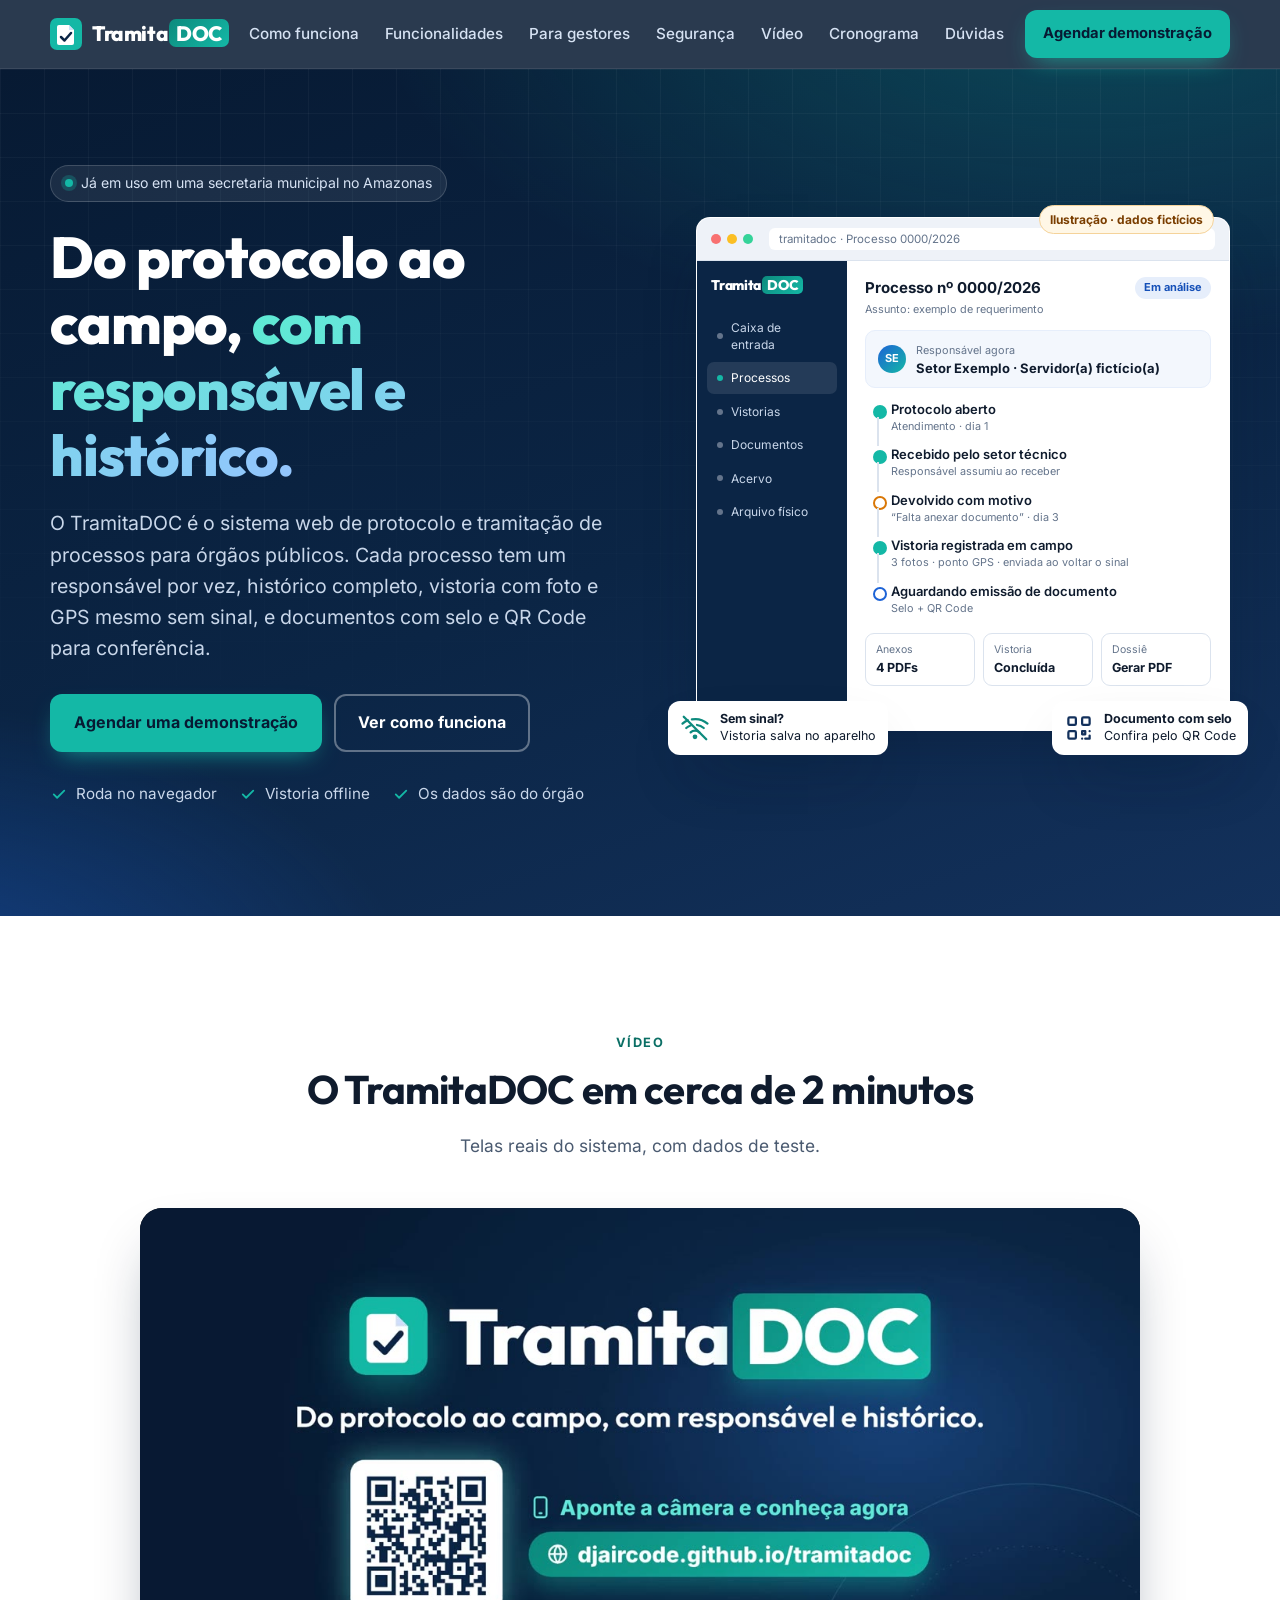
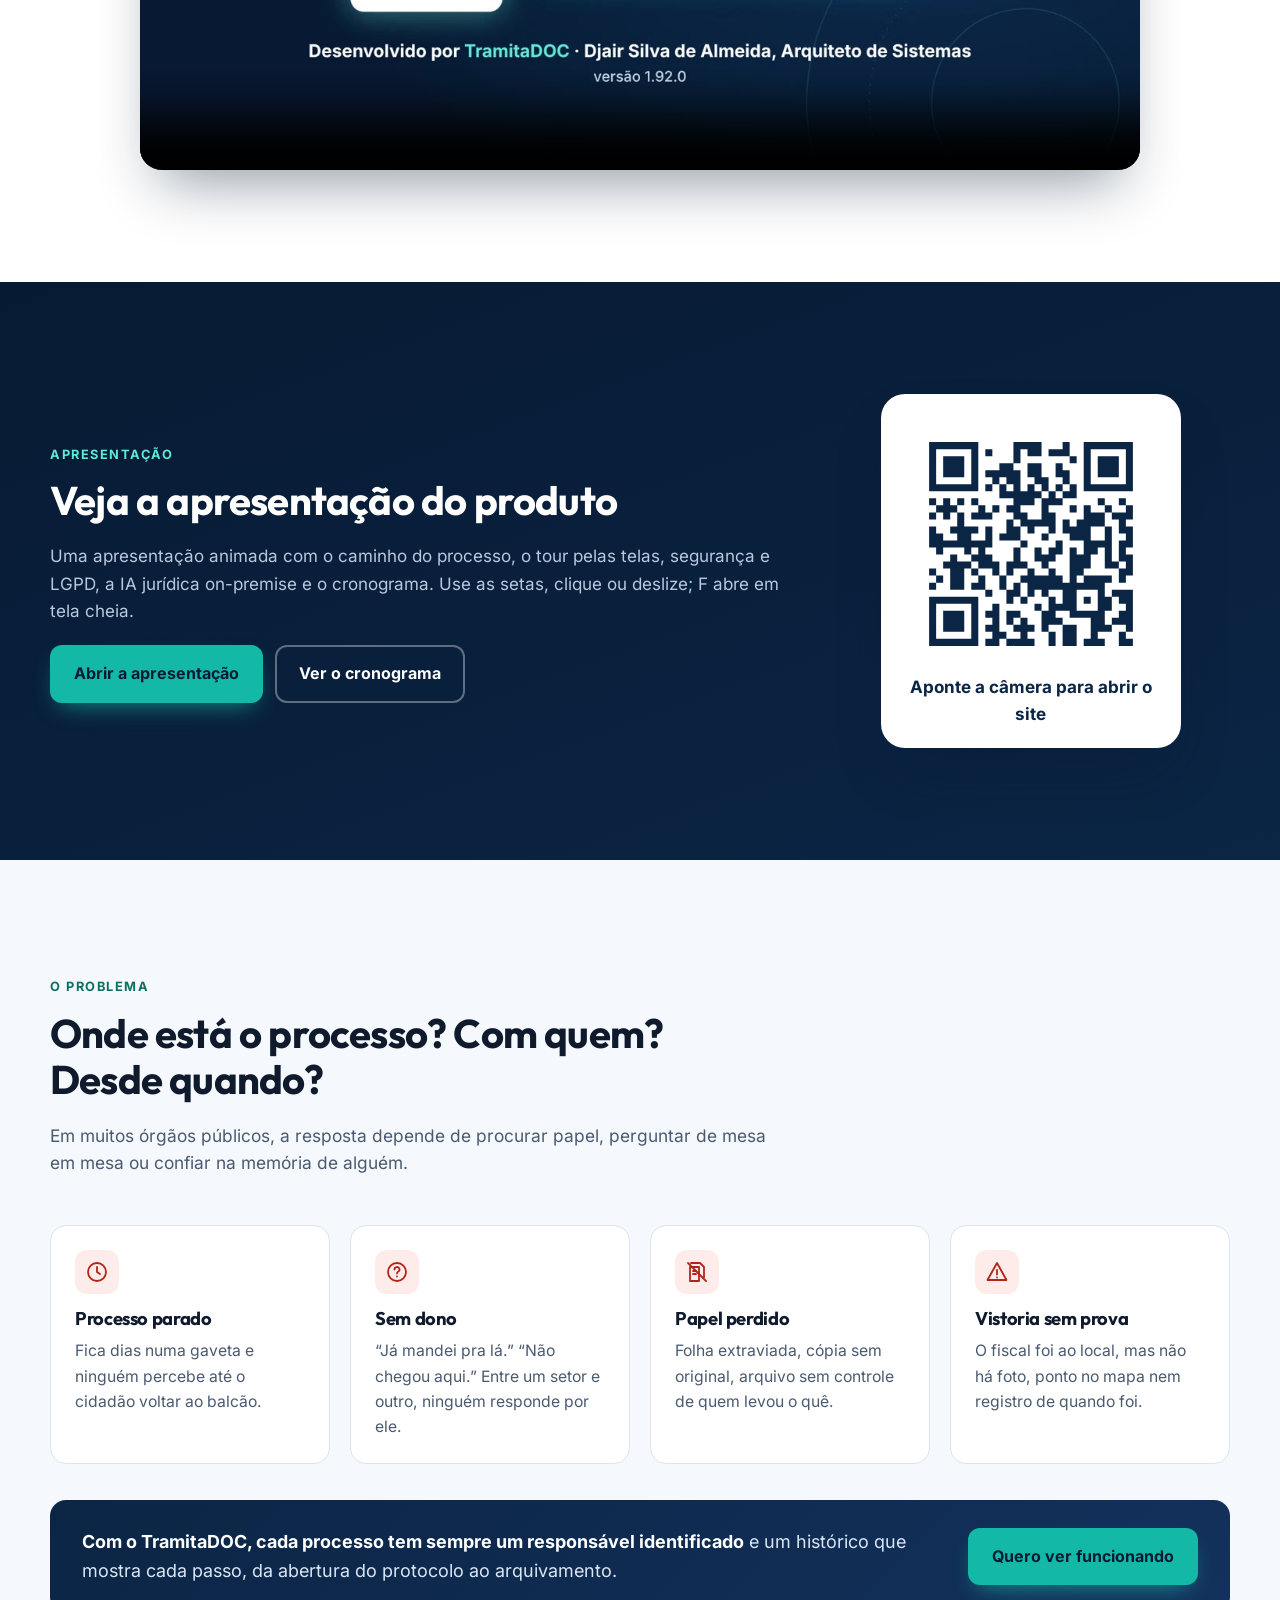
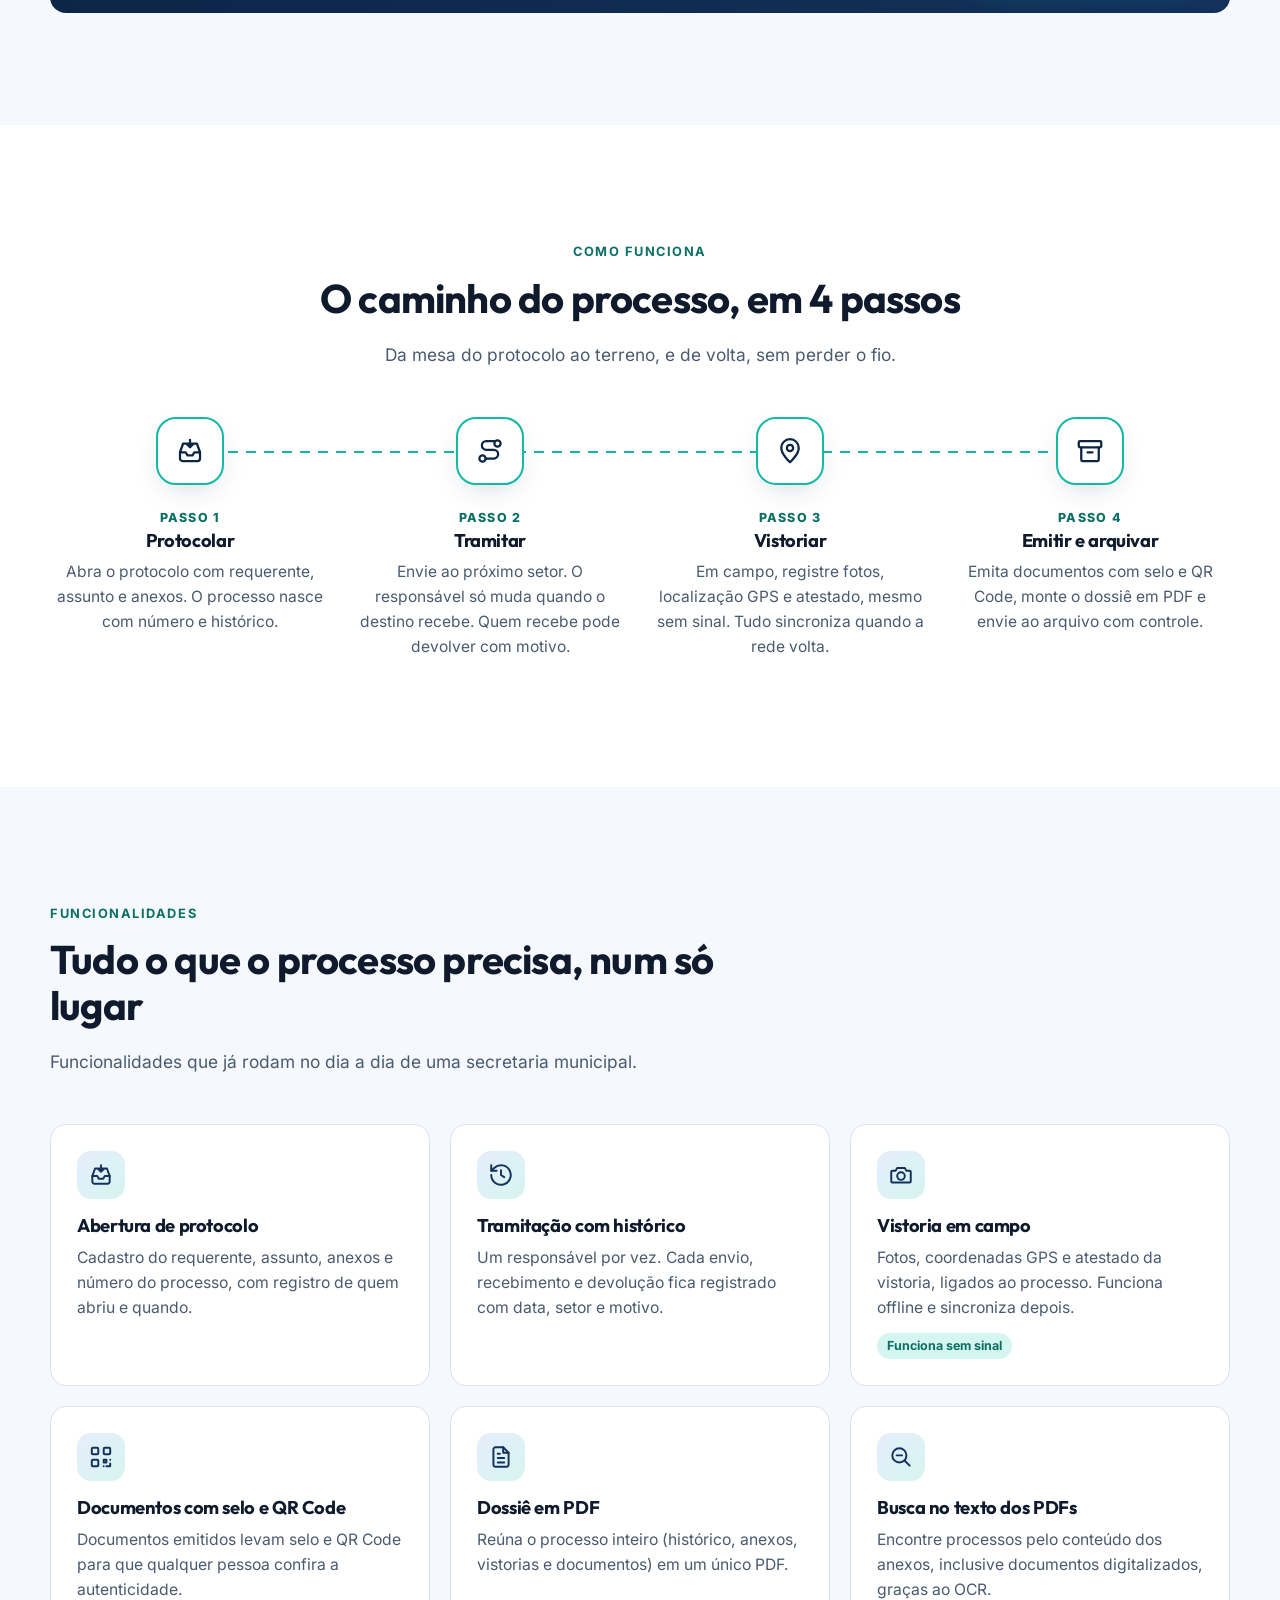
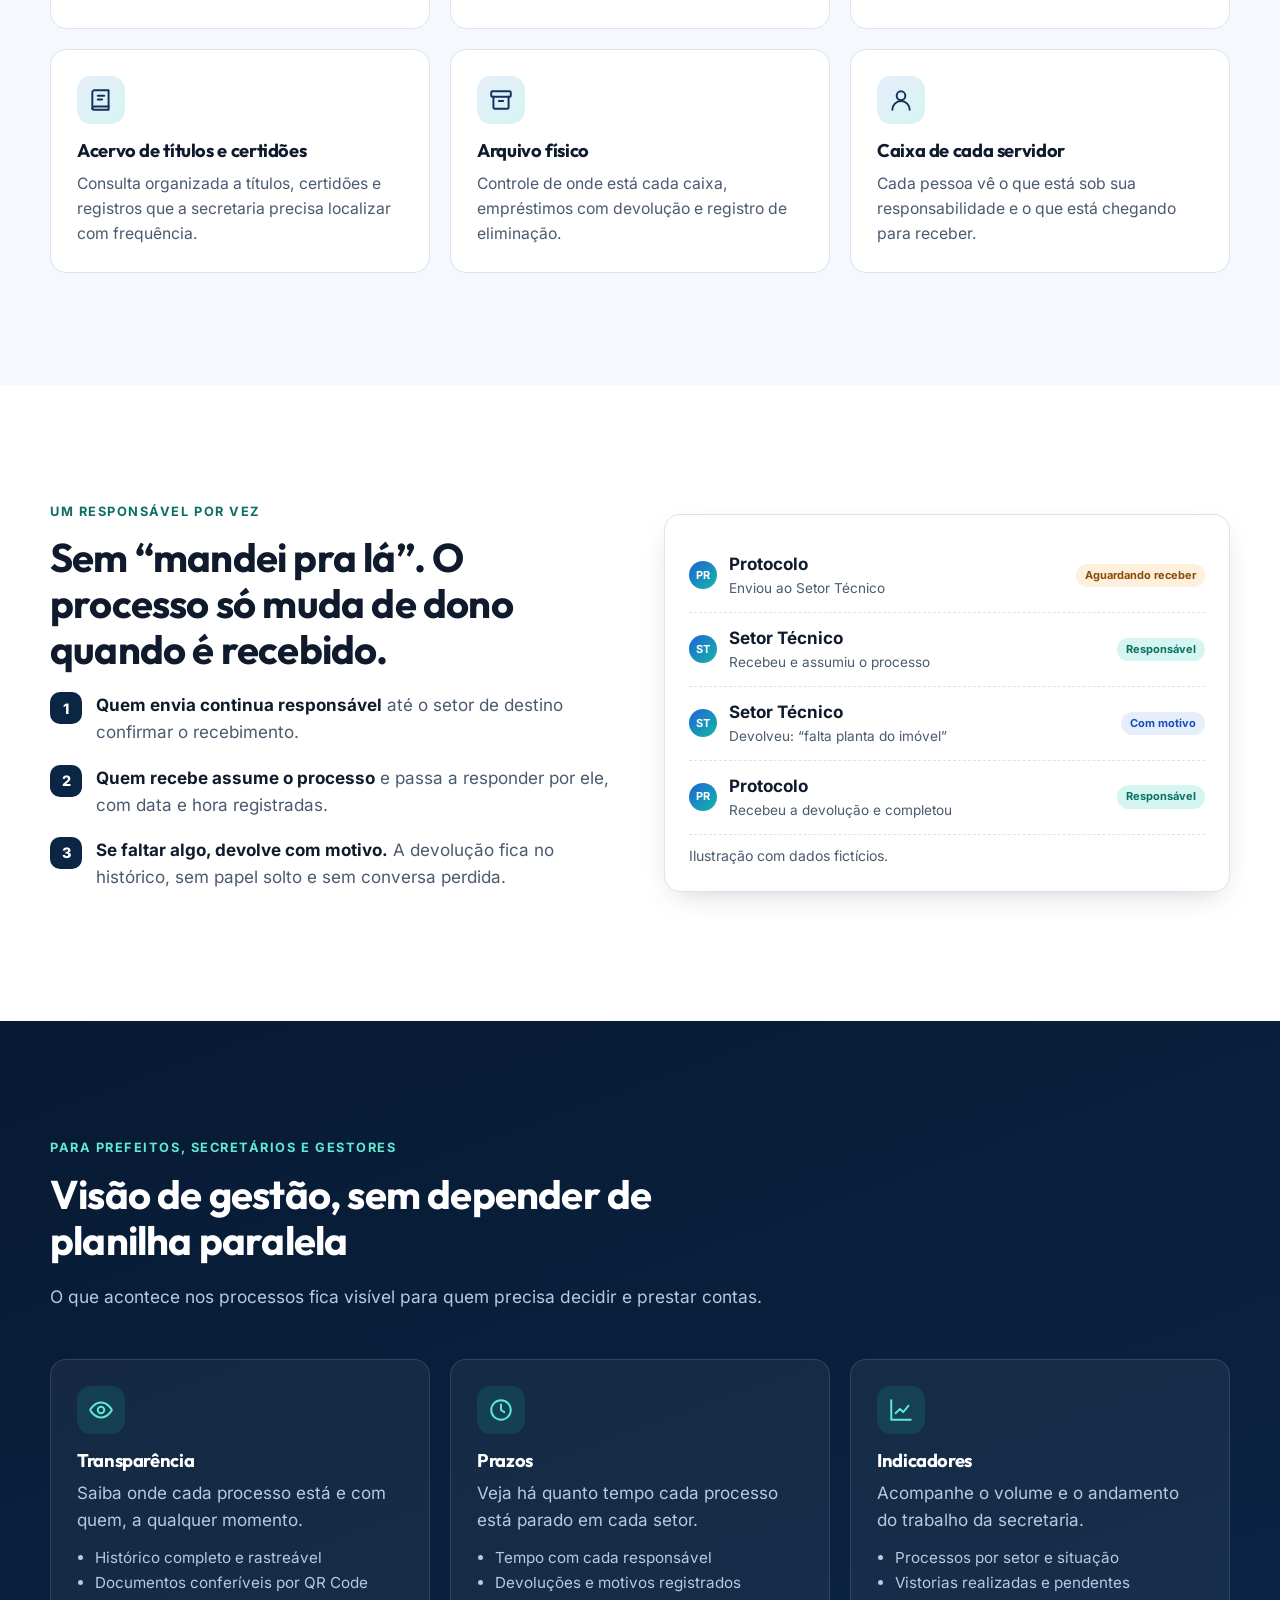
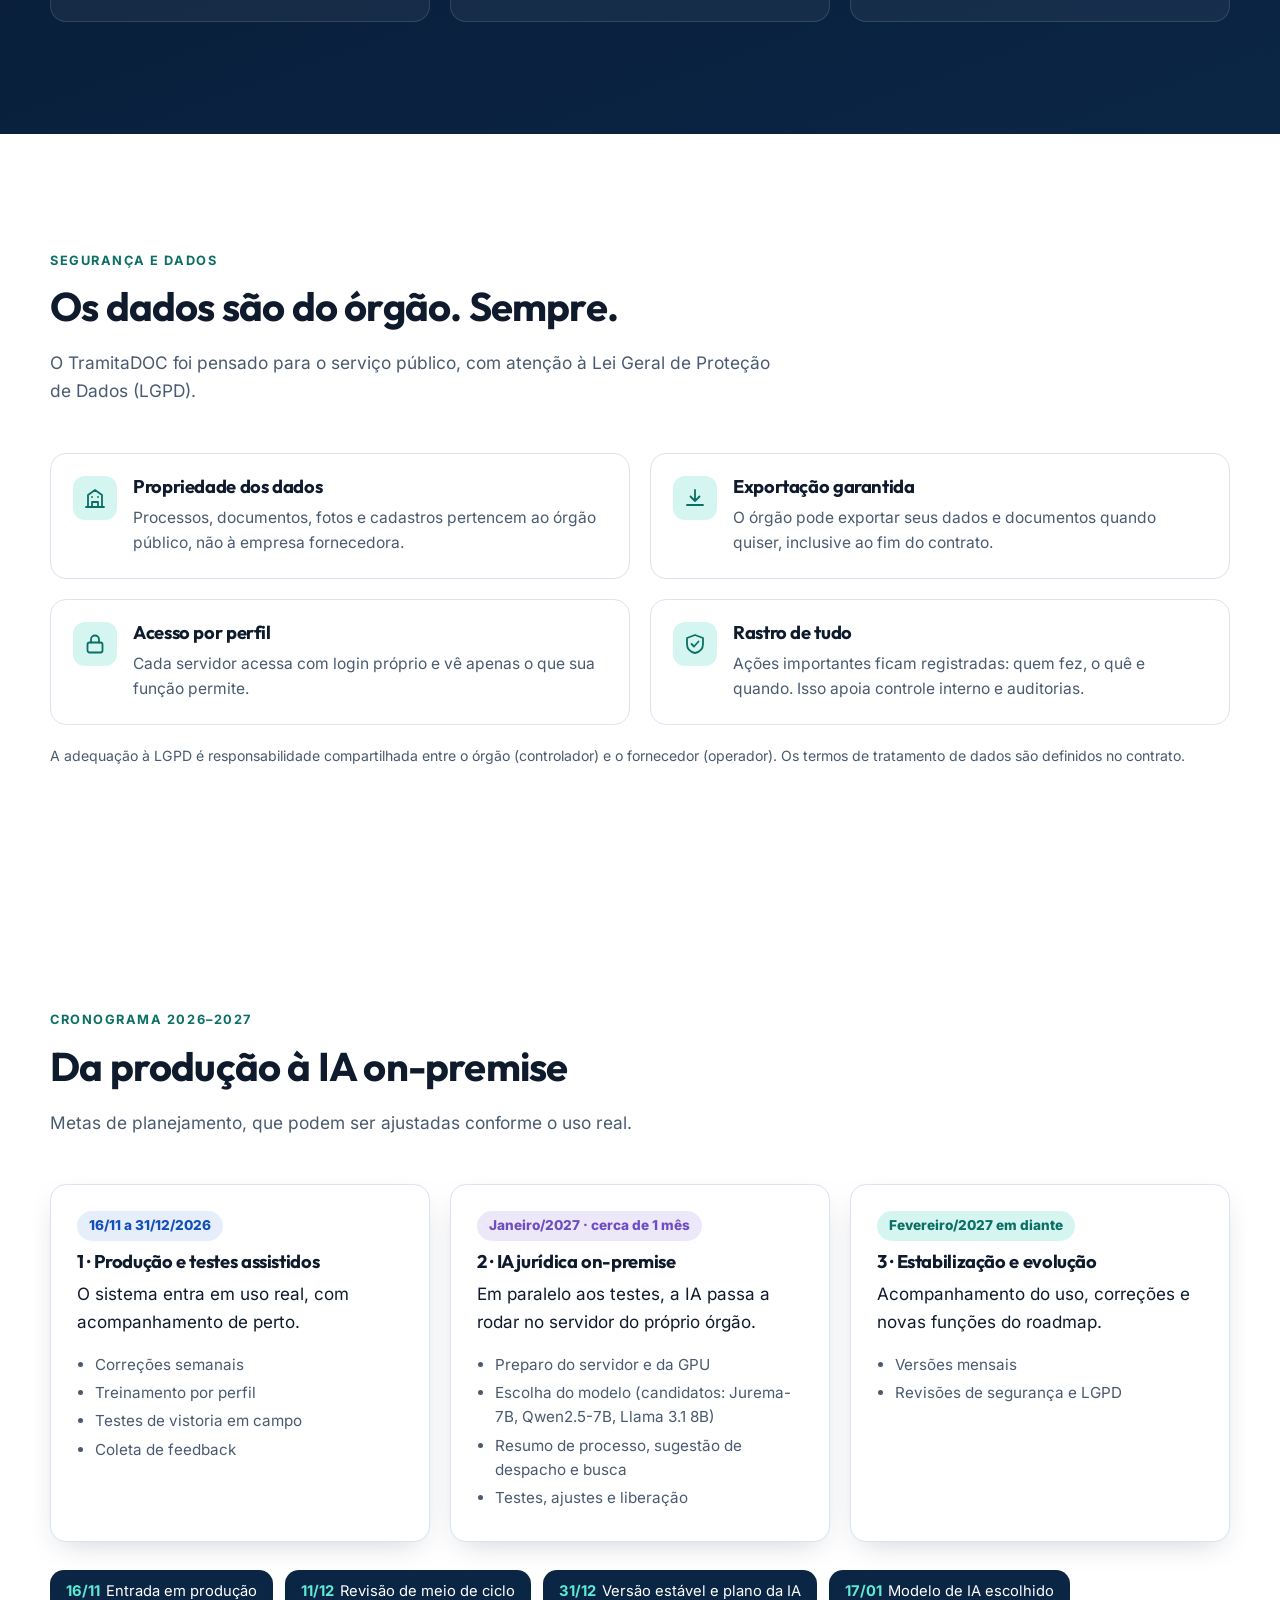
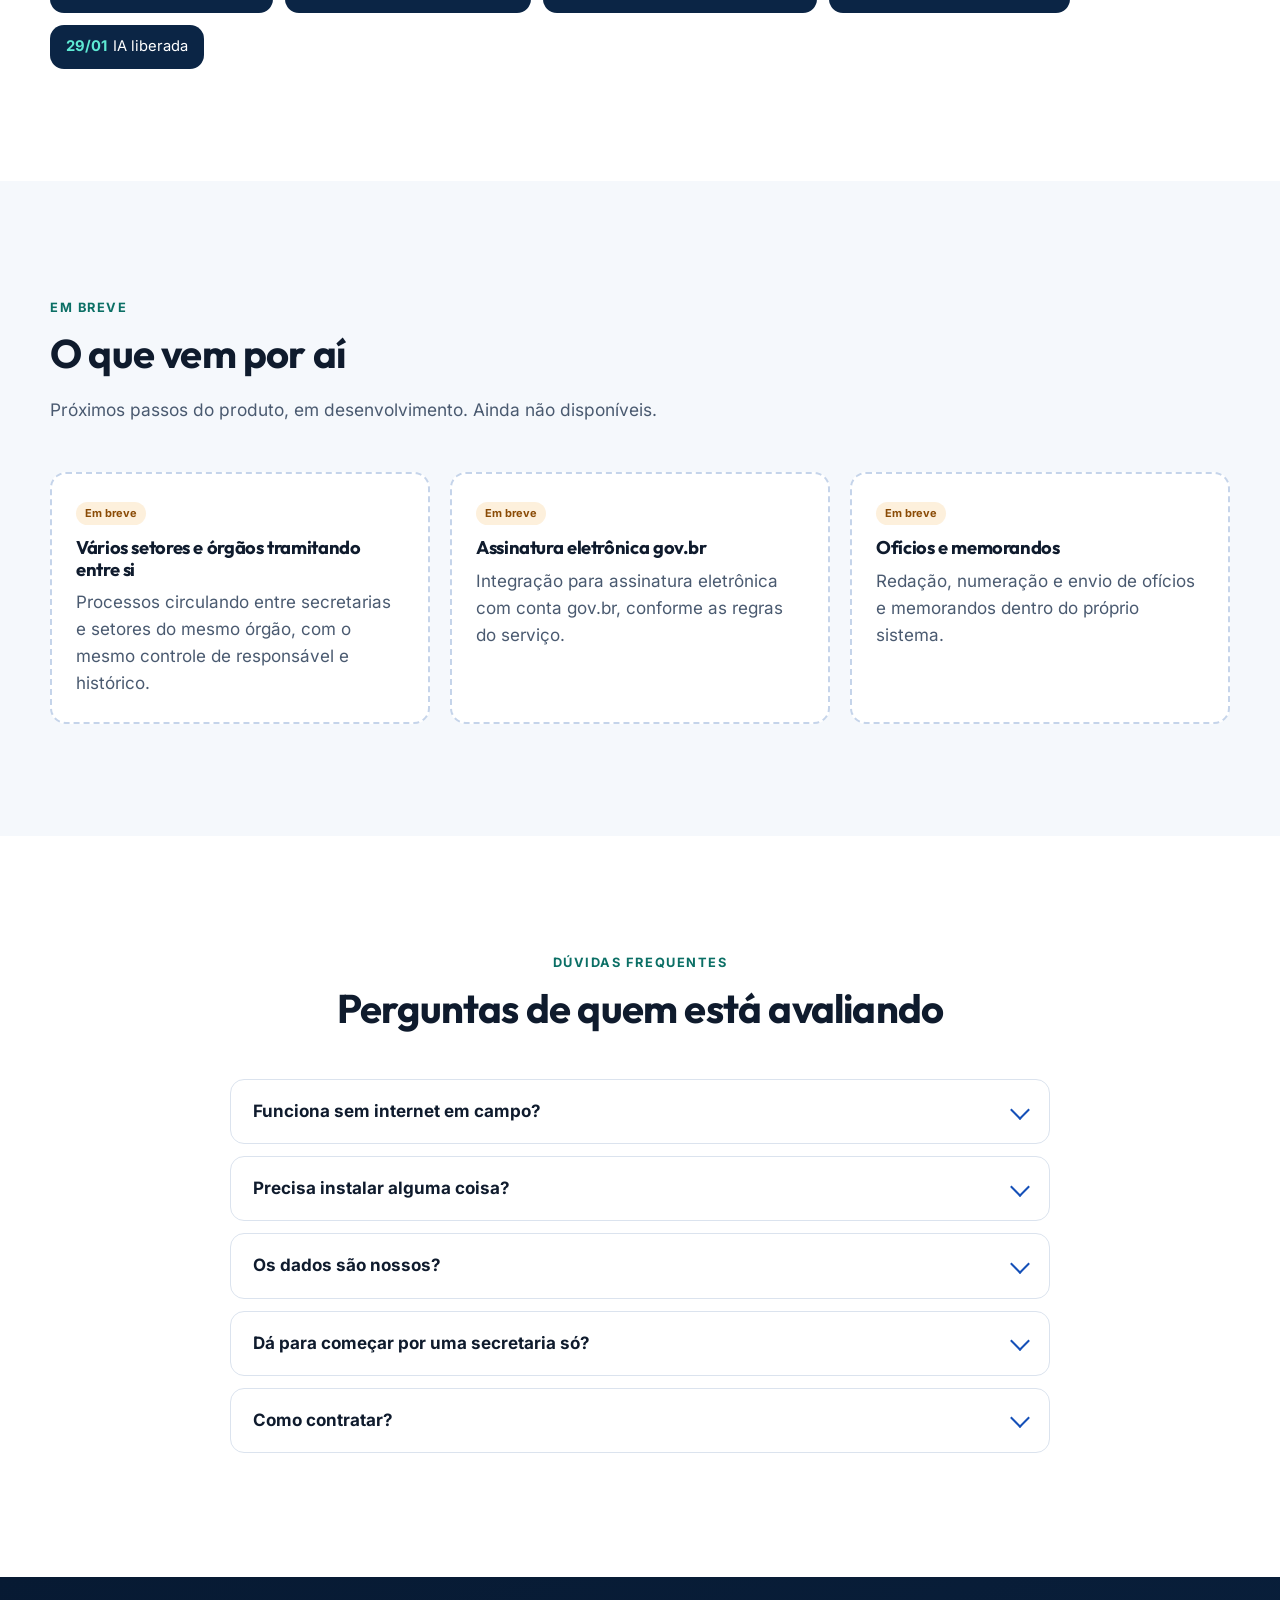
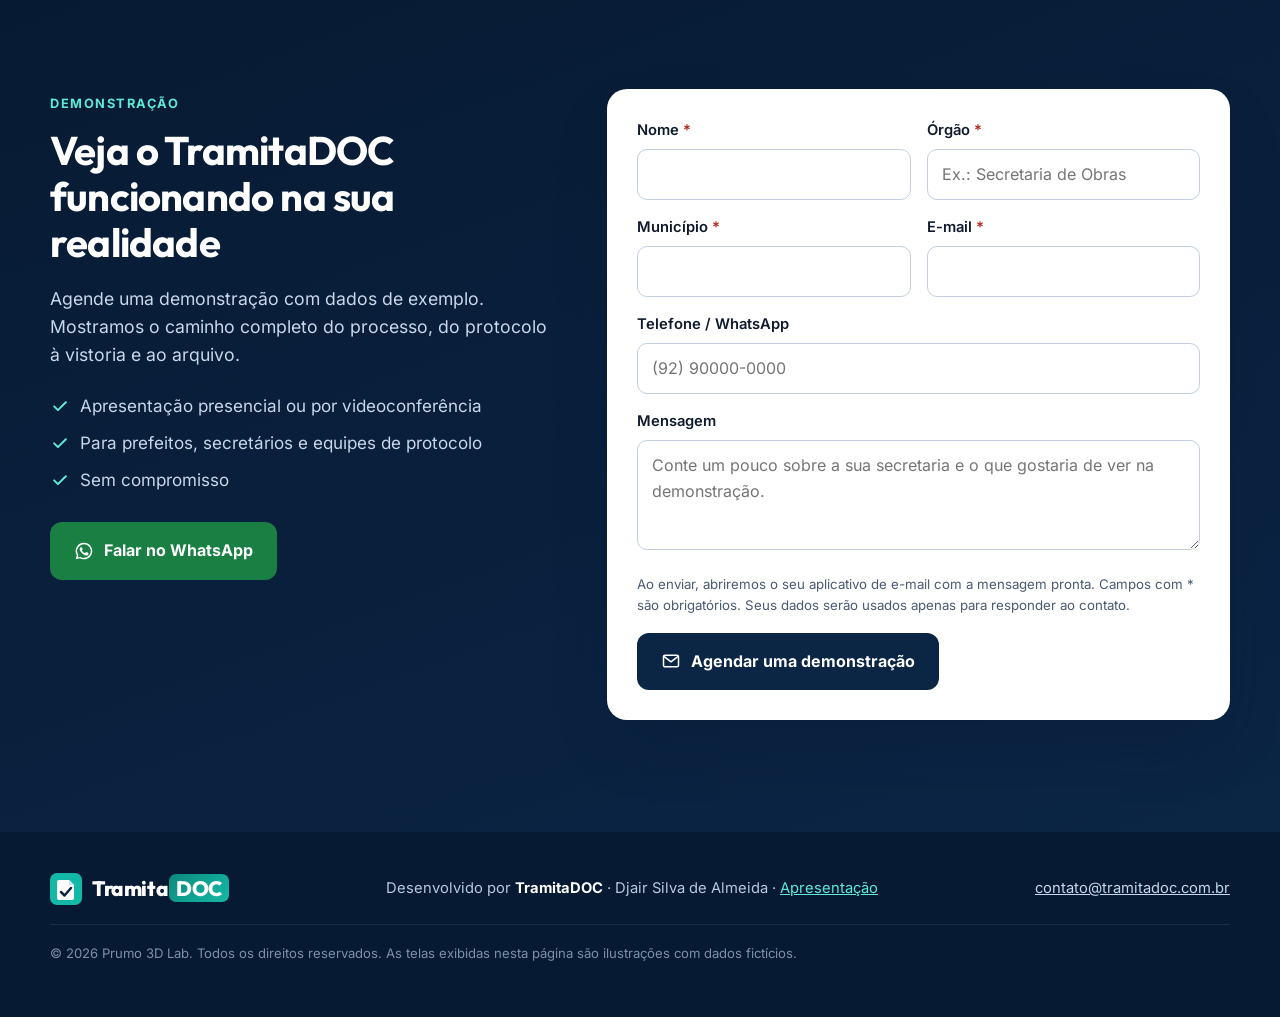
==== commit 40b96376: "Site: foco no produto; vídeo novo com narração, QR code, cronograma, design tokens e apresentação v3" ====
--- a/index.html
+++ b/index.html
@@ -3,9 +3,9 @@
 <head>
 <meta charset="utf-8">
 <meta name="viewport" content="width=device-width, initial-scale=1">
-<title>TramitaDOC — Protocolo e tramitação de processos para prefeituras</title>
-<meta name="description" content="TramitaDOC: sistema web de protocolo e tramitação de processos e documentos para prefeituras e secretarias. Um responsável por vez, histórico completo, vistoria em campo com foto e GPS mesmo sem sinal, documentos com selo e QR Code.">
-<meta name="keywords" content="protocolo, tramitação de processos, prefeitura, secretaria municipal, gestão documental, vistoria em campo, Amazonas">
+<title>TramitaDOC — Protocolo e tramitação de processos para órgãos públicos</title>
+<meta name="description" content="TramitaDOC: sistema web de protocolo e tramitação de processos e documentos para órgãos públicos. Um responsável por vez, histórico completo, vistoria em campo com foto e GPS mesmo sem sinal, documentos com selo e QR Code.">
+<meta name="keywords" content="protocolo, tramitação de processos, órgão público, prefeitura, secretaria, gestão documental, vistoria em campo, Amazonas">
 <meta name="author" content="Prumo 3D Lab">
 <meta name="theme-color" content="#0b2545">
 <!-- TODO: trocar pelo domínio definitivo -->
@@ -14,17 +14,18 @@
 <meta property="og:locale" content="pt_BR">
 <meta property="og:site_name" content="TramitaDOC">
 <meta property="og:title" content="TramitaDOC — Do protocolo ao campo, com responsável e histórico">
-<meta property="og:description" content="Protocolo, tramitação, vistoria em campo (mesmo offline), documentos com selo e QR Code, dossiê em PDF e arquivo. Para prefeituras e secretarias.">
+<meta property="og:description" content="Protocolo, tramitação, vistoria em campo (mesmo offline), documentos com selo e QR Code, dossiê em PDF e arquivo. Para órgãos públicos.">
 <meta property="og:url" content="https://www.tramitadoc.com.br/">
 <!-- TODO: criar imagem de compartilhamento 1200x630 (og-image.png) e publicar junto -->
 <meta property="og:image" content="https://www.tramitadoc.com.br/og-image.png">
 <meta name="twitter:card" content="summary_large_image">
 <meta name="twitter:title" content="TramitaDOC — Do protocolo ao campo, com responsável e histórico">
-<meta name="twitter:description" content="Sistema de protocolo e tramitação de processos para prefeituras e secretarias.">
+<meta name="twitter:description" content="Sistema de protocolo e tramitação de processos para órgãos públicos.">
 <link rel="icon" type="image/svg+xml" href="data:image/svg+xml,%3Csvg xmlns='http://www.w3.org/2000/svg' viewBox='0 0 64 64'%3E%3Crect width='64' height='64' rx='14' fill='%230b2545'/%3E%3Cpath d='M18 14h20l10 10v26a4 4 0 0 1-4 4H18a4 4 0 0 1-4-4V18a4 4 0 0 1 4-4z' fill='%23fff'/%3E%3Cpath d='M38 14v10h10' fill='%23cfe0f7'/%3E%3Cpath d='M22 38l7 7 13-15' fill='none' stroke='%2314b8a6' stroke-width='5' stroke-linecap='round' stroke-linejoin='round'/%3E%3C/svg%3E">
 <script type="application/ld+json">
-{"@context":"https://schema.org","@type":"SoftwareApplication","name":"TramitaDOC","applicationCategory":"BusinessApplication","operatingSystem":"Web","inLanguage":"pt-BR","description":"Sistema web de protocolo e tramitação de processos e documentos para prefeituras e secretarias.","publisher":{"@type":"Organization","name":"Prumo 3D Lab","address":{"@type":"PostalAddress","addressLocality":"Manaus","addressRegion":"AM","addressCountry":"BR"}}}
+{"@context":"https://schema.org","@type":"SoftwareApplication","name":"TramitaDOC","applicationCategory":"BusinessApplication","operatingSystem":"Web","inLanguage":"pt-BR","description":"Sistema web de protocolo e tramitação de processos e documentos para órgãos públicos.","publisher":{"@type":"Organization","name":"Prumo 3D Lab","address":{"@type":"PostalAddress","addressLocality":"Manaus","addressRegion":"AM","addressCountry":"BR"}}}
 </script>
+<link rel="stylesheet" href="assets/design/tokens.css">
 <style>
 :root{
   --navy-900:#071a33; --navy-800:#0b2545; --navy-700:#13315c; --blue-600:#1550b8; --blue-500:#1d63d6; --blue-100:#e6eefb; --blue-50:#f3f7fd;
@@ -32,7 +33,7 @@
   --ink:#0f1b2d; --muted:#4a5a70; --line:#dbe3ee; --bg:#ffffff; --soft:#f5f8fc;
   --amber:#b45309; --red:#b42318;
   --radius:16px; --shadow:0 10px 30px -12px rgba(11,37,69,.25); --shadow-lg:0 30px 60px -20px rgba(7,26,51,.45);
-  --font:system-ui,-apple-system,"Segoe UI",Roboto,"Helvetica Neue",Arial,"Noto Sans",sans-serif;
+  --font:var(--td-font-text,system-ui,-apple-system,"Segoe UI",Roboto,Arial,sans-serif); --font-display:var(--td-font-display,var(--font));
 }
 *{box-sizing:border-box}
 html{scroll-behavior:smooth;-webkit-text-size-adjust:100%}
@@ -40,6 +41,7 @@
 body{margin:0;font-family:var(--font);color:var(--ink);background:var(--bg);line-height:1.6;font-size:17px}
 img,svg{display:block;max-width:100%}
 a{color:var(--blue-600)}
+h1,h2,h3,.logo{font-family:var(--font-display)}
 h1,h2,h3{line-height:1.15;letter-spacing:-.02em;margin:0 0 .5em}
 h2{font-size:clamp(1.75rem,3.2vw,2.5rem)}
 h3{font-size:1.15rem}
@@ -263,6 +265,24 @@
 .reveal{opacity:0;transform:translateY(16px);transition:opacity .6s ease,transform .6s ease}
 .reveal.in{opacity:1;transform:none}
 .no-js .reveal{opacity:1;transform:none}
+
+/* Vídeo, apresentação e cronograma (v3) */
+.video-wrap{position:relative;border-radius:22px;overflow:hidden;box-shadow:var(--shadow-lg);background:#000;aspect-ratio:16/9;max-width:1000px;margin-inline:auto}
+.video-wrap video{width:100%;height:100%;display:block}
+.present{display:grid;grid-template-columns:1.3fr .7fr;gap:40px;align-items:center}
+.present .qr{background:#fff;border-radius:24px;padding:20px;text-align:center;box-shadow:var(--shadow-lg);max-width:300px;justify-self:center;color:var(--navy-800);font-weight:700}
+.present .qr img{width:100%;height:auto}
+.present .ctas{display:flex;gap:12px;flex-wrap:wrap;margin-top:20px}
+@media (max-width:860px){.present{grid-template-columns:1fr}}
+.crono{display:grid;grid-template-columns:repeat(3,1fr);gap:20px;counter-reset:f}
+.phase{background:#fff;border:1px solid var(--line);border-radius:var(--radius);padding:26px;box-shadow:var(--shadow);position:relative}
+.phase .when{display:inline-block;font-weight:800;font-size:.85rem;border-radius:999px;padding:4px 12px;margin-bottom:10px}
+.phase.p1 .when{background:var(--blue-100);color:var(--blue-600)}.phase.p2 .when{background:#ede7fa;color:#6d4fc2}.phase.p3 .when{background:var(--teal-100);color:var(--teal-700)}
+.phase ul{margin:12px 0 0;padding-left:18px;color:var(--muted);font-size:.95rem}.phase li{margin:4px 0}
+.milestones{display:flex;flex-wrap:wrap;gap:12px;margin-top:28px}
+.milestones div{background:var(--navy-800);color:#fff;border-radius:14px;padding:10px 16px;font-size:.92rem}.milestones b{color:#5eead4;margin-right:6px}
+@media (max-width:980px){.crono{grid-template-columns:1fr}}
+.sign{color:#b9c9df}
 </style>
 </head>
 <body class="no-js">
@@ -314,6 +334,8 @@
         <li><a href="#funcionalidades">Funcionalidades</a></li>
         <li><a href="#gestores">Para gestores</a></li>
         <li><a href="#seguranca">Segurança</a></li>
+        <li><a href="#video">Vídeo</a></li>
+        <li><a href="#cronograma">Cronograma</a></li>
         <li><a href="#faq">Dúvidas</a></li>
       </ul>
     </nav>
@@ -329,7 +351,7 @@
     <div>
       <span class="pill"><span class="dot" aria-hidden="true"></span>Já em uso em uma secretaria municipal no Amazonas</span>
       <h1>Do protocolo ao campo, <span class="hl">com responsável e histórico.</span></h1>
-      <p class="lead">O TramitaDOC é o sistema web de protocolo e tramitação de processos para prefeituras e secretarias. Cada processo tem um responsável por vez, histórico completo, vistoria com foto e GPS mesmo sem sinal, e documentos com selo e QR Code para conferência.</p>
+      <p class="lead">O TramitaDOC é o sistema web de protocolo e tramitação de processos para órgãos públicos. Cada processo tem um responsável por vez, histórico completo, vistoria com foto e GPS mesmo sem sinal, e documentos com selo e QR Code para conferência.</p>
       <div class="hero-ctas">
         <a class="btn btn-primary" href="#contato">Agendar uma demonstração</a>
         <a class="btn btn-ghost" href="#como-funciona">Ver como funciona</a>
@@ -391,13 +413,49 @@
   </div>
 </section>
 
+<!-- VÍDEO (para trocar o vídeo, substitua assets/video/tramitadoc.mp4 mantendo o nome) -->
+<section class="section" id="video">
+  <div class="container">
+    <div class="section-head center">
+      <span class="eyebrow">Vídeo</span>
+      <h2>O TramitaDOC em cerca de 2 minutos</h2>
+      <p>Telas reais do sistema, com dados de teste.</p>
+    </div>
+    <div class="video-wrap reveal">
+      <video controls preload="metadata" playsinline poster="assets/video/poster.jpg">
+        <source src="assets/video/tramitadoc.mp4" type="video/mp4">
+        Seu navegador não reproduz vídeo. <a href="assets/video/tramitadoc.mp4">Baixe o vídeo</a>.
+      </video>
+    </div>
+  </div>
+</section>
+
+<!-- APRESENTAÇÃO + QR -->
+<section class="section dark" id="apresentacao">
+  <div class="container present">
+    <div>
+      <span class="eyebrow">Apresentação</span>
+      <h2>Veja a apresentação do produto</h2>
+      <p style="color:#b9c9df">Uma apresentação animada com o caminho do processo, o tour pelas telas, segurança e LGPD, a IA jurídica on-premise e o cronograma. Use as setas, clique ou deslize; F abre em tela cheia.</p>
+      <div class="ctas">
+        <a class="btn btn-primary" href="apresentacao/v3/">Abrir a apresentação</a>
+        <a class="btn btn-ghost" href="#cronograma">Ver o cronograma</a>
+      </div>
+    </div>
+    <div class="qr reveal">
+      <img src="assets/img/qr-site.svg" alt="QR Code para djaircode.github.io/tramitadoc" width="260" height="260">
+      Aponte a câmera para abrir o site
+    </div>
+  </div>
+</section>
+
 <!-- PROBLEMA -->
 <section class="section soft" id="problema">
   <div class="container">
     <div class="section-head">
       <span class="eyebrow">O problema</span>
       <h2>Onde está o processo? Com quem? Desde quando?</h2>
-      <p>Na maioria das prefeituras, a resposta depende de procurar papel, perguntar de mesa em mesa ou confiar na memória de alguém.</p>
+      <p>Em muitos órgãos públicos, a resposta depende de procurar papel, perguntar de mesa em mesa ou confiar na memória de alguém.</p>
     </div>
     <div class="grid-4">
       <div class="pain reveal"><div class="ic"><svg aria-hidden="true"><use href="#i-clock"/></svg></div><h3>Processo parado</h3><p>Fica dias numa gaveta e ninguém percebe até o cidadão voltar ao balcão.</p></div>
@@ -507,6 +565,25 @@
   </div>
 </section>
 
+<!-- CRONOGRAMA -->
+<section class="section" id="cronograma">
+  <div class="container">
+    <div class="section-head">
+      <span class="eyebrow">Cronograma 2026–2027</span>
+      <h2>Da produção à IA on-premise</h2>
+      <p>Metas de planejamento, que podem ser ajustadas conforme o uso real.</p>
+    </div>
+    <div class="crono">
+      <div class="phase p1 reveal"><span class="when">16/11 a 31/12/2026</span><h3>1 · Produção e testes assistidos</h3><p>O sistema entra em uso real, com acompanhamento de perto.</p><ul><li>Correções semanais</li><li>Treinamento por perfil</li><li>Testes de vistoria em campo</li><li>Coleta de feedback</li></ul></div>
+      <div class="phase p2 reveal"><span class="when">Janeiro/2027 · cerca de 1 mês</span><h3>2 · IA jurídica on-premise</h3><p>Em paralelo aos testes, a IA passa a rodar no servidor do próprio órgão.</p><ul><li>Preparo do servidor e da GPU</li><li>Escolha do modelo (candidatos: Jurema-7B, Qwen2.5-7B, Llama 3.1 8B)</li><li>Resumo de processo, sugestão de despacho e busca</li><li>Testes, ajustes e liberação</li></ul></div>
+      <div class="phase p3 reveal"><span class="when">Fevereiro/2027 em diante</span><h3>3 · Estabilização e evolução</h3><p>Acompanhamento do uso, correções e novas funções do roadmap.</p><ul><li>Versões mensais</li><li>Revisões de segurança e LGPD</li></ul></div>
+    </div>
+    <div class="milestones">
+      <div><b>16/11</b>Entrada em produção</div><div><b>11/12</b>Revisão de meio de ciclo</div><div><b>31/12</b>Versão estável e plano da IA</div><div><b>17/01</b>Modelo de IA escolhido</div><div><b>29/01</b>IA liberada</div>
+    </div>
+  </div>
+</section>
+
 <!-- EM BREVE -->
 <section class="section soft" id="em-breve">
   <div class="container">
@@ -516,7 +593,7 @@
       <p>Próximos passos do produto, em desenvolvimento. Ainda não disponíveis.</p>
     </div>
     <div class="grid-3">
-      <div class="soon reveal"><span class="badge b-amber">Em breve</span><h3>Várias secretarias tramitando entre si</h3><p>Processos circulando entre secretarias da mesma prefeitura, com o mesmo controle de responsável e histórico.</p></div>
+      <div class="soon reveal"><span class="badge b-amber">Em breve</span><h3>Vários setores e órgãos tramitando entre si</h3><p>Processos circulando entre secretarias e setores do mesmo órgão, com o mesmo controle de responsável e histórico.</p></div>
       <div class="soon reveal"><span class="badge b-amber">Em breve</span><h3>Assinatura eletrônica gov.br</h3><p>Integração para assinatura eletrônica com conta gov.br, conforme as regras do serviço.</p></div>
       <div class="soon reveal"><span class="badge b-amber">Em breve</span><h3>Ofícios e memorandos</h3><p>Redação, numeração e envio de ofícios e memorandos dentro do próprio sistema.</p></div>
     </div>
@@ -577,7 +654,7 @@
   <div class="container">
     <div class="foot">
       <a class="logo" href="#topo" aria-label="TramitaDOC, voltar ao topo"><svg aria-hidden="true"><use href="#i-logo"/></svg><span>Tramita<span class="doc">DOC</span></span></a>
-      <div>TramitaDOC é um produto da <strong style="color:#fff">Prumo 3D Lab</strong> · Manaus/AM</div>
+      <div class="sign">Desenvolvido por <strong style="color:#fff">TramitaDOC</strong> · Djair Silva de Almeida · <a href="apresentacao/v3/" style="color:#5eead4">Apresentação</a></div>
       <!-- TODO: e-mail definitivo -->
       <a href="mailto:contato@tramitadoc.com.br">contato@tramitadoc.com.br</a>
     </div>
--- a/assets/design/tokens.css
+++ b/assets/design/tokens.css
@@ -0,0 +1,88 @@
+/* TramitaDOC · design tokens v1.0.0 (2026-11-16). Gerado de tokens.json. */
+@font-face{font-family:"Outfit";src:url(fonts/Outfit-latin-var.woff2) format("woff2");font-weight:400 800;font-display:swap}
+@font-face{font-family:"Inter";src:url(fonts/Inter-latin-var.woff2) format("woff2");font-weight:400 800;font-display:swap}
+:root{
+  --td-navy-900:#071a33;
+  --td-navy-800:#0b2545;
+  --td-navy-700:#13315c;
+  --td-blue-600:#1550b8;
+  --td-blue-500:#1d63d6;
+  --td-blue-100:#e6eefb;
+  --td-blue-50:#f3f7fd;
+  --td-teal-700:#0b6f65;
+  --td-teal-600:#0d8a7d;
+  --td-teal-500:#14b8a6;
+  --td-teal-100:#d5f5f0;
+  --td-mint-300:#5eead4;
+  --td-amber-500:#f59e0b;
+  --td-amber-700:#b45309;
+  --td-amber-100:#fef3c7;
+  --td-red-700:#b42318;
+  --td-red-100:#fde8e6;
+  --td-violet-600:#6d4fc2;
+  --td-ink:#0f1b2d;
+  --td-muted:#4a5a70;
+  --td-line:#dbe3ee;
+  --td-bg:#f5f8fc;
+  --td-card:#ffffff;
+  --td-white:#ffffff;
+  --td-primary:var(--td-navy-800);
+  --td-primary-strong:var(--td-navy-900);
+  --td-accent:var(--td-teal-500);
+  --td-accent-strong:var(--td-teal-600);
+  --td-link:var(--td-blue-500);
+  --td-success:var(--td-teal-600);
+  --td-warning:var(--td-amber-700);
+  --td-danger:var(--td-red-700);
+  --td-ai:var(--td-violet-600);
+  --td-text:var(--td-ink);
+  --td-text-muted:var(--td-muted);
+  --td-surface:var(--td-card);
+  --td-surface-soft:var(--td-bg);
+  --td-border:var(--td-line);
+  --td-grad-brand:linear-gradient(135deg,#0d8a7d,#14b8a6);
+  --td-grad-hero-dark:radial-gradient(1200px 800px at 75% 40%,#174077 0%,#0b2545 48%,#071a33 100%);
+  --td-grad-text-light:linear-gradient(90deg,#0d8a7d,#1d63d6);
+  --td-grad-text-dark:linear-gradient(90deg,#5eead4,#7cb8ff 60%,#fbbf24);
+  --td-font-display:"Outfit","Segoe UI",Roboto,Arial,sans-serif;
+  --td-font-text:"Inter","Segoe UI",Roboto,Arial,sans-serif;
+  --td-fs-xs:12px;
+  --td-fs-sm:14px;
+  --td-fs-base:16px;
+  --td-fs-md:18px;
+  --td-fs-lg:22px;
+  --td-fs-xl:28px;
+  --td-fs-2xl:36px;
+  --td-fs-3xl:48px;
+  --td-fs-4xl:64px;
+  --td-fs-5xl:84px;
+  --td-radius-sm:8px;
+  --td-radius-md:12px;
+  --td-radius-lg:16px;
+  --td-radius-xl:24px;
+  --td-radius-2xl:28px;
+  --td-radius-pill:999px;
+  --td-shadow-sm:0 4px 12px rgba(11,37,69,.12);
+  --td-shadow-md:0 10px 30px -12px rgba(11,37,69,.25);
+  --td-shadow-lg:0 30px 60px -20px rgba(7,26,51,.45);
+  --td-shadow-glow-teal:0 20px 50px rgba(20,184,166,.35);
+  --td-space-0:0;
+  --td-space-1:4px;
+  --td-space-2:8px;
+  --td-space-3:12px;
+  --td-space-4:16px;
+  --td-space-5:20px;
+  --td-space-6:24px;
+  --td-space-8:32px;
+  --td-space-10:40px;
+  --td-space-12:48px;
+  --td-space-16:64px;
+  --td-space-20:80px;
+  --td-space-24:96px;
+  --td-ease-out:cubic-bezier(.16,1,.3,1);
+  --td-ease-in-out:cubic-bezier(.65,0,.35,1);
+  --td-dur-fast:150ms;
+  --td-dur-base:300ms;
+  --td-dur-slow:600ms;
+  --td-dur-enter:800ms;
+}
